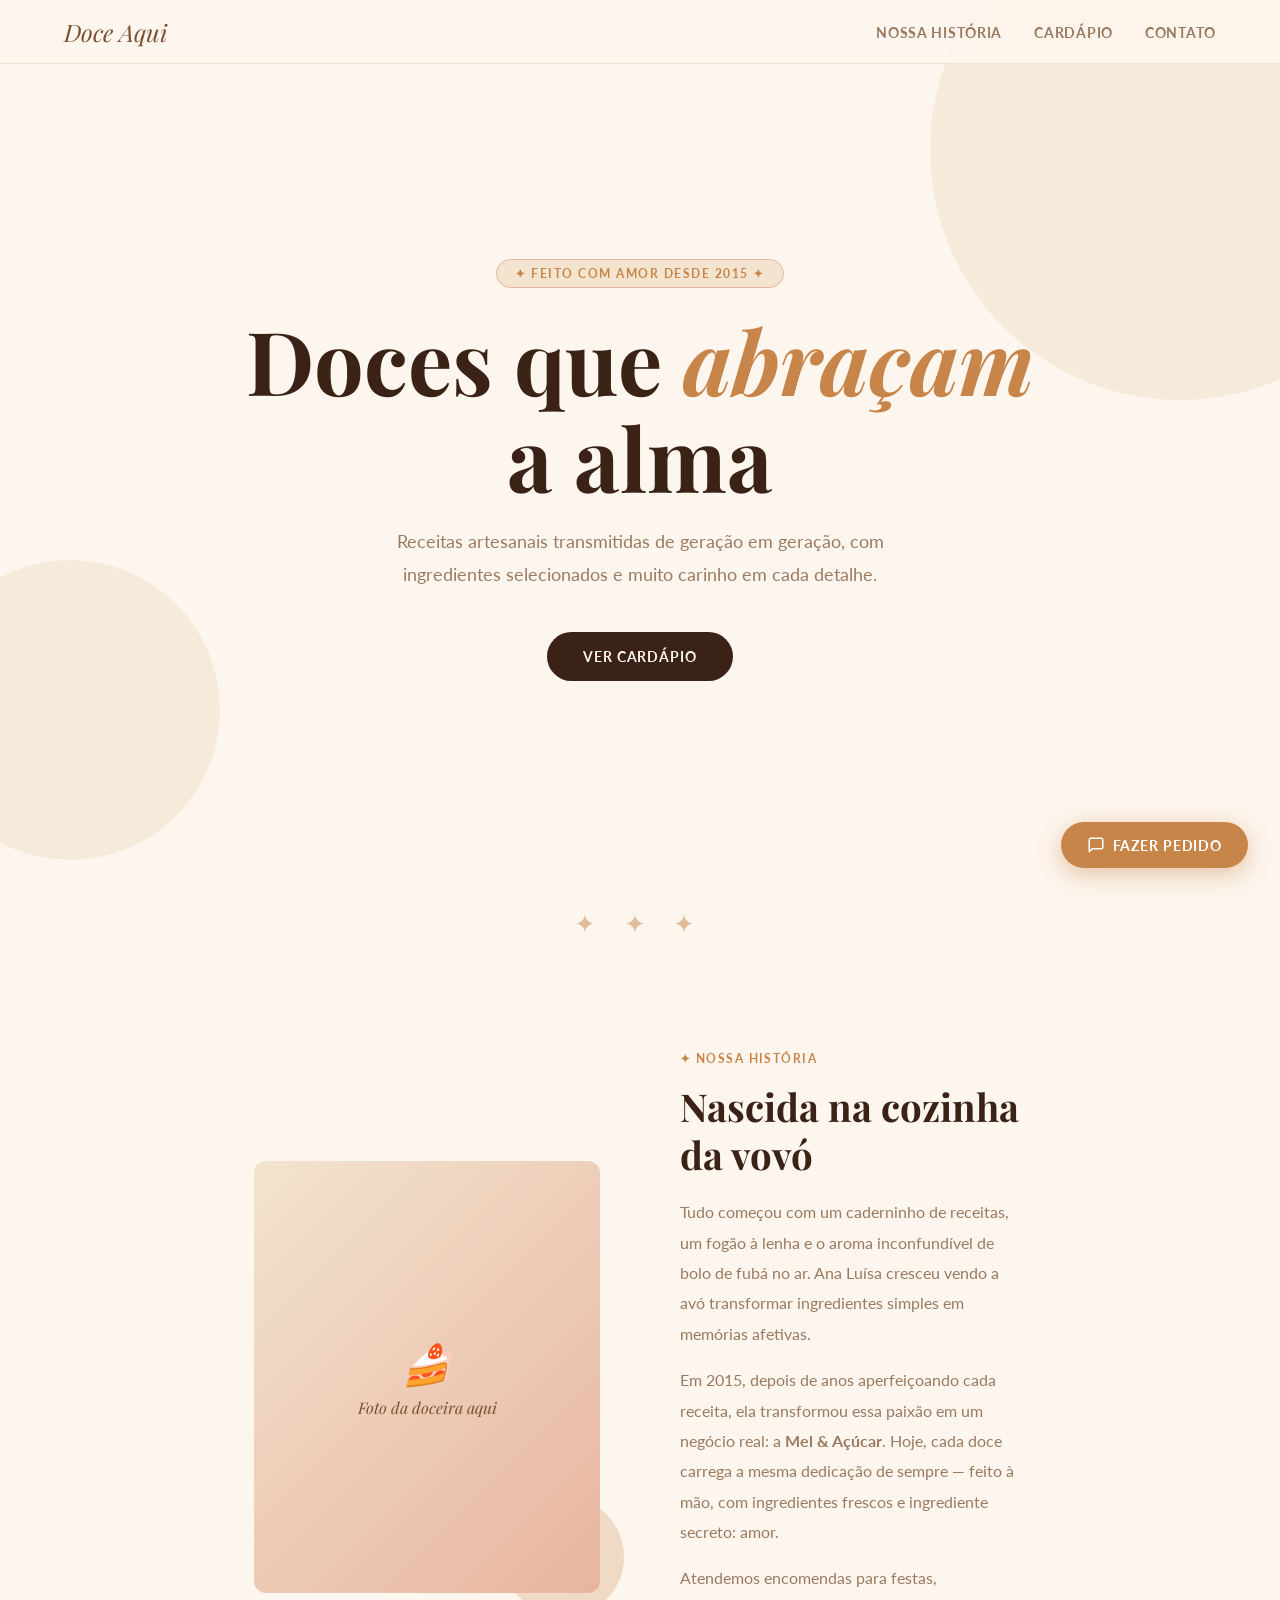
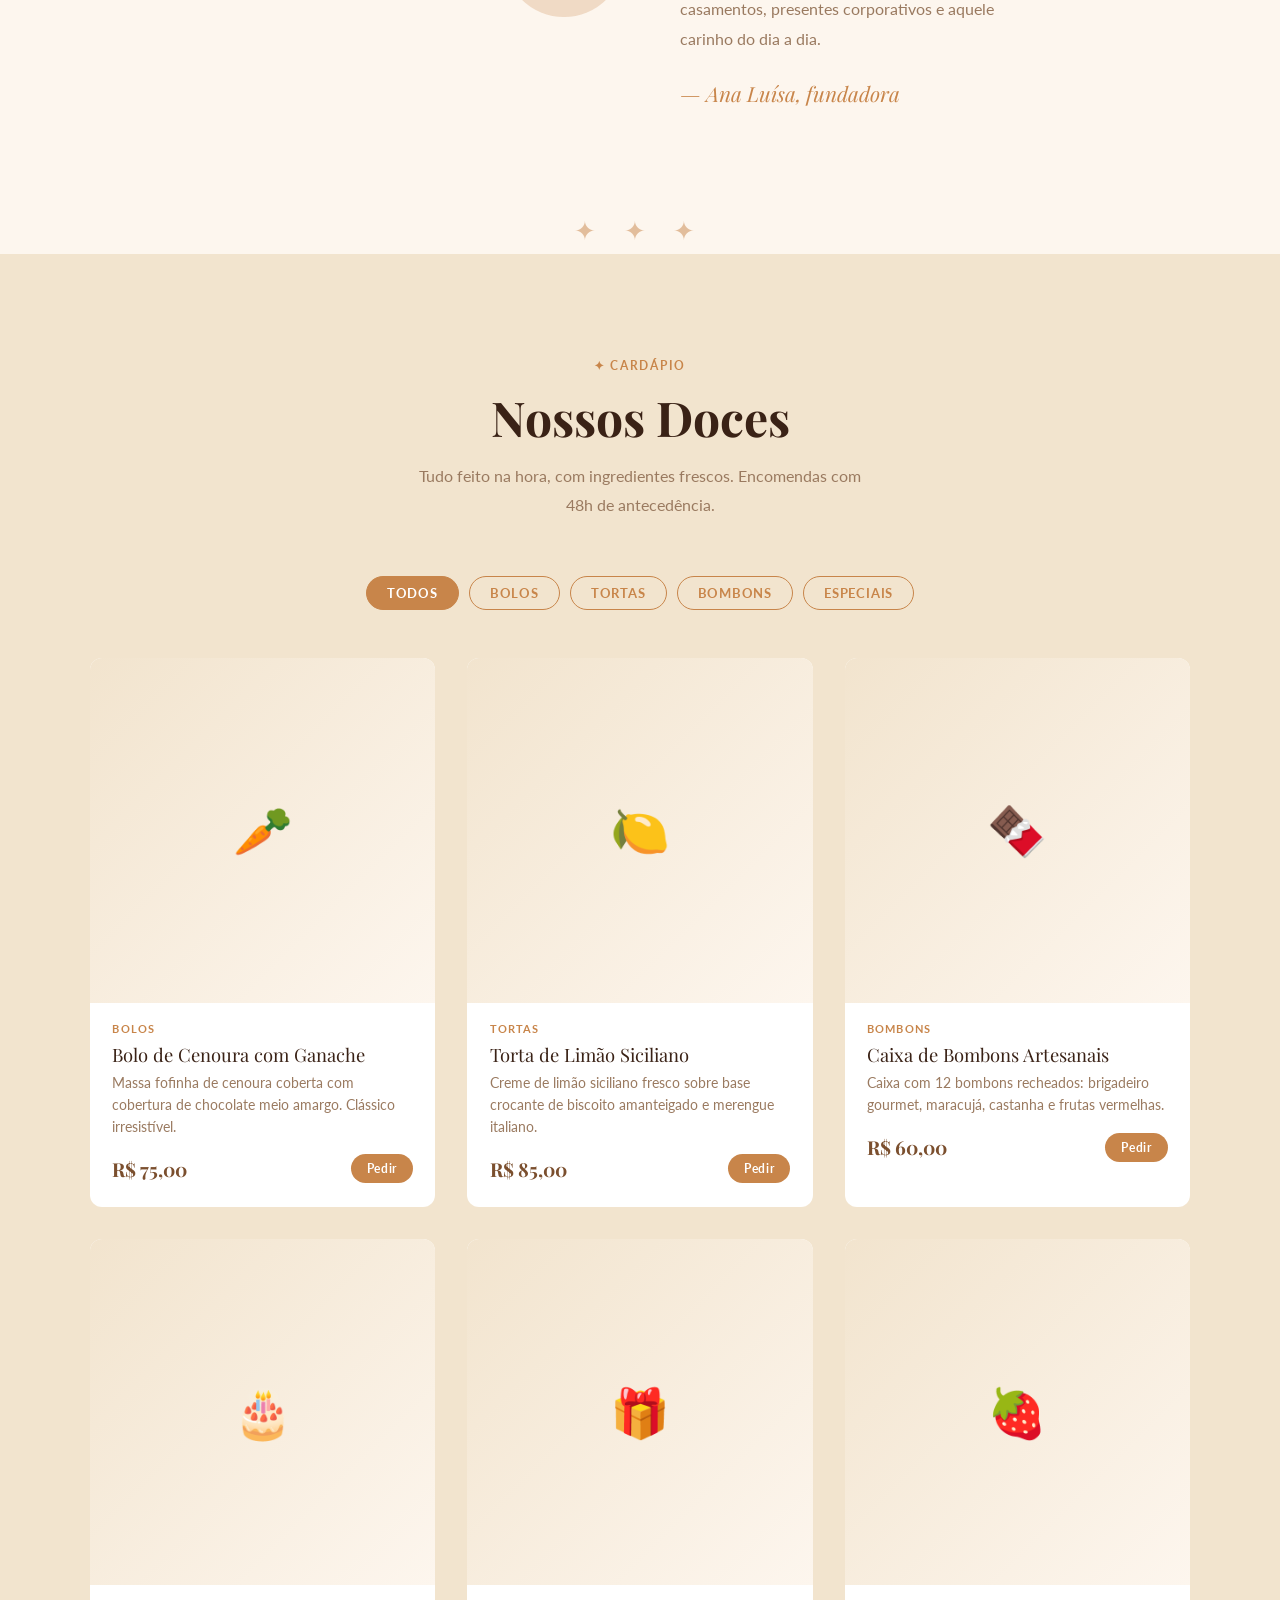
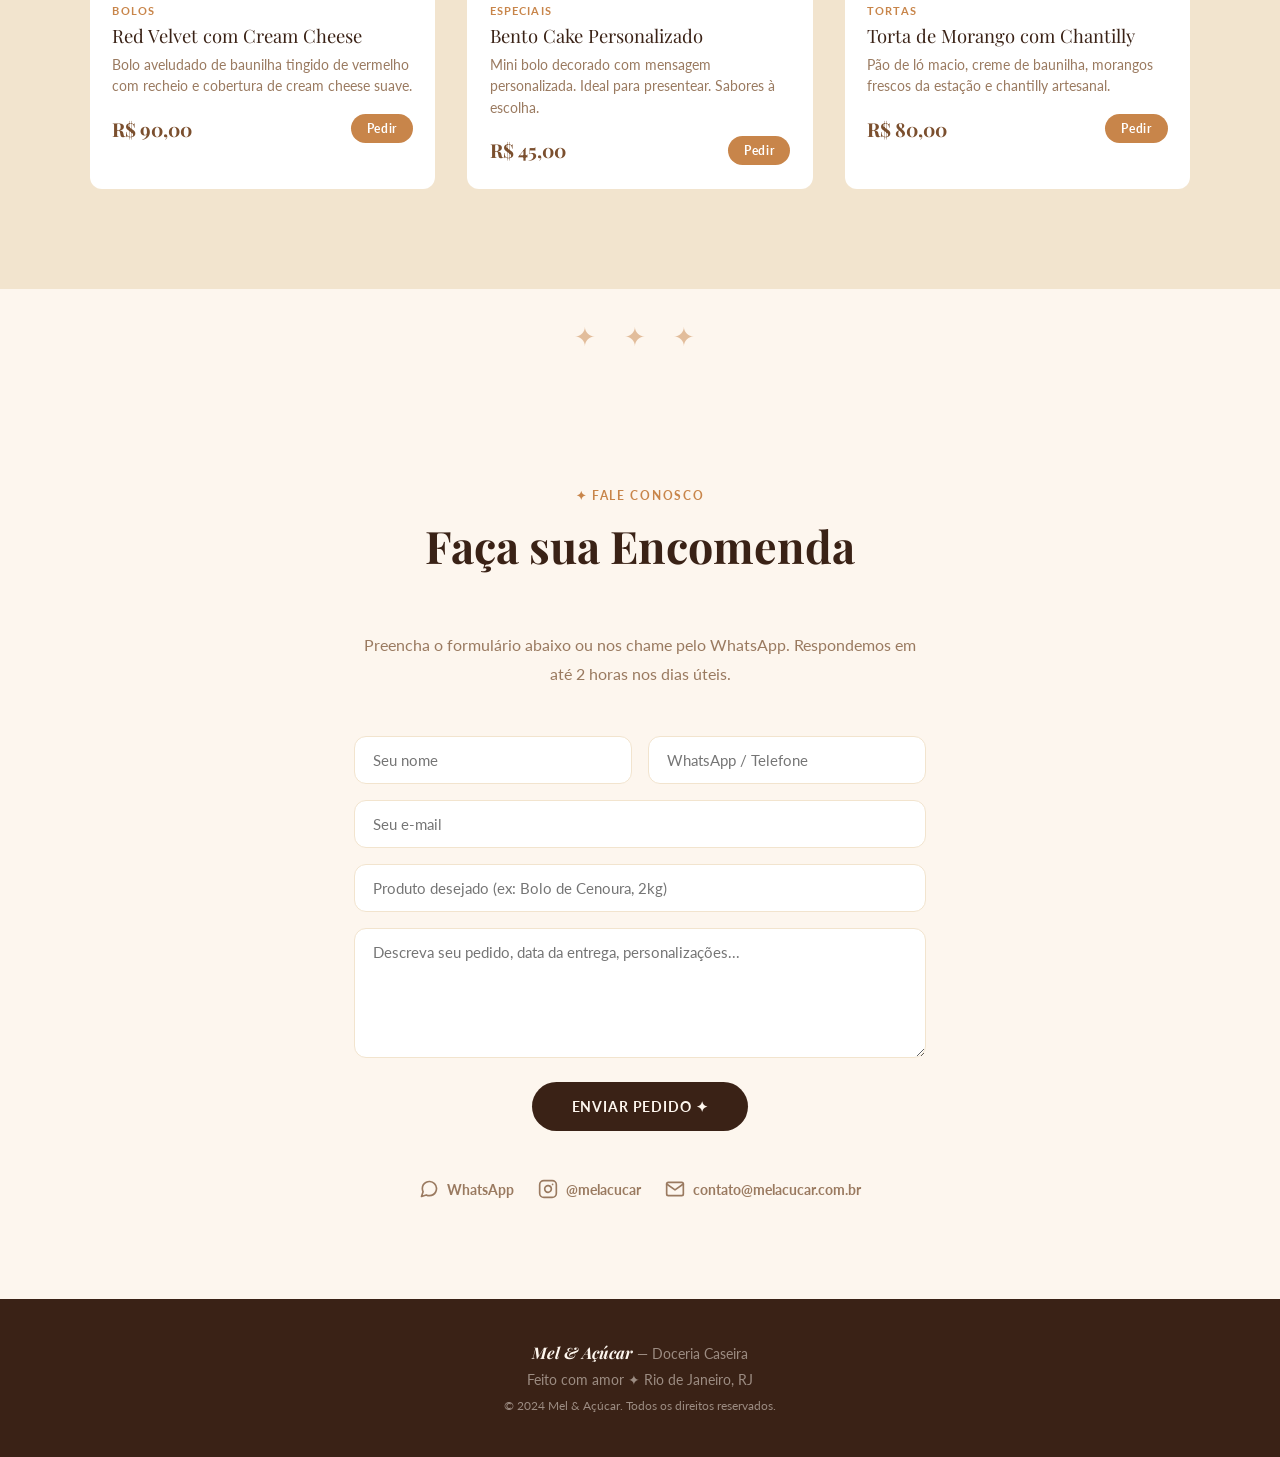
==== index.html @ c98ec9dc "Update index.html" ====
<!DOCTYPE html>
<html lang="pt-BR">
<head>
  <meta charset="UTF-8" />
  <meta name="viewport" content="width=device-width, initial-scale=1.0" />
  <title>Doce Aqui — Doceria Caseira</title>
  <link href="https://fonts.googleapis.com/css2?family=Playfair+Display:ital,wght@0,400;0,700;1,400&family=Lato:wght@300;400;700&display=swap" rel="stylesheet" />
  <link rel="icon" href="DoceAqui.ico" type="image/x-icon">
  <link rel="stylesheet" href="styles.css">

</head>
<body>

  <!-- ── NAVBAR ── -->
  <nav>
    <a class="nav-logo" href="#">Doce Aqui</a>
    <ul class="nav-links">
      <li><a href="#historia">Nossa História</a></li>
      <li><a href="#catalogo">Cardápio</a></li>
      <li><a href="#contato">Contato</a></li>
    </ul>
  </nav>

  <!-- ── BOTÃO FLUTUANTE DE CONTATO ── -->
  <a class="btn-float" href="#contato">
    <svg viewBox="0 0 24 24"><path d="M21 15a2 2 0 0 1-2 2H7l-4 4V5a2 2 0 0 1 2-2h14a2 2 0 0 1 2 2z"/></svg>
    Fazer Pedido
  </a>

  <!-- ── HERO ── -->
  <section class="hero">
    <div class="hero-bg-circle c1"></div>
    <div class="hero-bg-circle c2"></div>
    <div class="hero-badge">✦ Feito com amor desde 2015 ✦</div>
    <h1>Doces que <em>abraçam</em><br>a alma</h1>
    <p>Receitas artesanais transmitidas de geração em geração, com ingredientes selecionados e muito carinho em cada detalhe.</p>
    <a class="hero-cta" href="#catalogo">Ver Cardápio</a>
  </section>

  <div class="divider">✦ ✦ ✦</div>

  <!-- ── HISTÓRIA ── -->
  <section id="historia">
    <div class="historia-img-wrap">
      <!-- Substitua por <img class="historia-img" src="sua-foto.jpg" alt="Fundadora da Mel & Açúcar" /> -->
      <div class="historia-img-placeholder">
        <span class="icon">🍰</span>
        <span>Foto da doceira aqui</span>
      </div>
      <div class="historia-accent"></div>
    </div>
    <div class="historia-text">
      <span class="historia-tag">✦ Nossa história</span>
      <h2>Nascida na cozinha da vovó</h2>
      <p>Tudo começou com um caderninho de receitas, um fogão à lenha e o aroma inconfundível de bolo de fubá no ar. Ana Luísa cresceu vendo a avó transformar ingredientes simples em memórias afetivas.</p>
      <p>Em 2015, depois de anos aperfeiçoando cada receita, ela transformou essa paixão em um negócio real: a <strong>Mel & Açúcar</strong>. Hoje, cada doce carrega a mesma dedicação de sempre — feito à mão, com ingredientes frescos e ingrediente secreto: amor.</p>
      <p>Atendemos encomendas para festas, casamentos, presentes corporativos e aquele carinho do dia a dia.</p>
      <div class="historia-assinatura">— Ana Luísa, fundadora</div>
    </div>
  </section>

  <div class="divider">✦ ✦ ✦</div>

  <!-- ── CATÁLOGO ── -->
  <section id="catalogo">
    <div class="section-header">
      <span class="tag">✦ Cardápio</span>
      <h2>Nossos Doces</h2>
      <p>Tudo feito na hora, com ingredientes frescos. Encomendas com 48h de antecedência.</p>
    </div>

    <div class="filter-bar">
      <button class="filter-btn active" data-filter="todos" onclick="filtrarCards(this, 'todos')">Todos</button>
      <button class="filter-btn" data-filter="bolos" onclick="filtrarCards(this, 'bolos')">Bolos</button>
      <button class="filter-btn" data-filter="tortas" onclick="filtrarCards(this, 'tortas')">Tortas</button>
      <button class="filter-btn" data-filter="bombons" onclick="filtrarCards(this, 'bombons')">Bombons</button>
      <button class="filter-btn" data-filter="especiais" onclick="filtrarCards(this, 'especiais')">Especiais</button>
    </div>

    <div class="catalog-grid" id="catalogGrid">

      <!-- PRODUTO 1 -->
      <div class="card" data-categoria="bolos">
        <!-- <img class="card-img" src="bolo-cenoura.jpg" alt="Bolo de Cenoura com Ganache"> -->
        <div class="card-img-placeholder">🥕</div>
        <div class="card-body">
          <div class="card-category">Bolos</div>
          <div class="card-name">Bolo de Cenoura com Ganache</div>
          <div class="card-desc">Massa fofinha de cenoura coberta com cobertura de chocolate meio amargo. Clássico irresistível.</div>
          <div class="card-footer">
            <span class="card-price">R$ 75,00</span>
            <button class="card-btn" onclick="pedirProduto('Bolo de Cenoura com Ganache')">Pedir</button>
          </div>
        </div>
      </div>

      <!-- PRODUTO 2 -->
      <div class="card" data-categoria="tortas">
        <!-- <img class="card-img" src="torta-limao.jpg" alt="Torta de Limão Siciliano"> -->
        <div class="card-img-placeholder">🍋</div>
        <div class="card-body">
          <div class="card-category">Tortas</div>
          <div class="card-name">Torta de Limão Siciliano</div>
          <div class="card-desc">Creme de limão siciliano fresco sobre base crocante de biscoito amanteigado e merengue italiano.</div>
          <div class="card-footer">
            <span class="card-price">R$ 85,00</span>
            <button class="card-btn" onclick="pedirProduto('Torta de Limão Siciliano')">Pedir</button>
          </div>
        </div>
      </div>

      <!-- PRODUTO 3 -->
      <div class="card" data-categoria="bombons">
        <!-- <img class="card-img" src="caixa-bombons.jpg" alt="Caixa de Bombons Artesanais"> -->
        <div class="card-img-placeholder">🍫</div>
        <div class="card-body">
          <div class="card-category">Bombons</div>
          <div class="card-name">Caixa de Bombons Artesanais</div>
          <div class="card-desc">Caixa com 12 bombons recheados: brigadeiro gourmet, maracujá, castanha e frutas vermelhas.</div>
          <div class="card-footer">
            <span class="card-price">R$ 60,00</span>
            <button class="card-btn" onclick="pedirProduto('Caixa de Bombons Artesanais')">Pedir</button>
          </div>
        </div>
      </div>

      <!-- PRODUTO 4 -->
      <div class="card" data-categoria="bolos">
        <!-- <img class="card-img" src="bolo-red-velvet.jpg" alt="Red Velvet"> -->
        <div class="card-img-placeholder">🎂</div>
        <div class="card-body">
          <div class="card-category">Bolos</div>
          <div class="card-name">Red Velvet com Cream Cheese</div>
          <div class="card-desc">Bolo aveludado de baunilha tingido de vermelho com recheio e cobertura de cream cheese suave.</div>
          <div class="card-footer">
            <span class="card-price">R$ 90,00</span>
            <button class="card-btn" onclick="pedirProduto('Red Velvet com Cream Cheese')">Pedir</button>
          </div>
        </div>
      </div>

      <!-- PRODUTO 5 -->
      <div class="card" data-categoria="especiais">
        <!-- <img class="card-img" src="bento-cake.jpg" alt="Bento Cake Personalizado"> -->
        <div class="card-img-placeholder">🎁</div>
        <div class="card-body">
          <div class="card-category">Especiais</div>
          <div class="card-name">Bento Cake Personalizado</div>
          <div class="card-desc">Mini bolo decorado com mensagem personalizada. Ideal para presentear. Sabores à escolha.</div>
          <div class="card-footer">
            <span class="card-price">R$ 45,00</span>
            <button class="card-btn" onclick="pedirProduto('Bento Cake Personalizado')">Pedir</button>
          </div>
        </div>
      </div>

      <!-- PRODUTO 6 -->
      <div class="card" data-categoria="tortas">
        <!-- <img class="card-img" src="torta-morango.jpg" alt="Torta de Morango"> -->
        <div class="card-img-placeholder">🍓</div>
        <div class="card-body">
          <div class="card-category">Tortas</div>
          <div class="card-name">Torta de Morango com Chantilly</div>
          <div class="card-desc">Pão de ló macio, creme de baunilha, morangos frescos da estação e chantilly artesanal.</div>
          <div class="card-footer">
            <span class="card-price">R$ 80,00</span>
            <button class="card-btn" onclick="pedirProduto('Torta de Morango com Chantilly')">Pedir</button>
          </div>
        </div>
      </div>

    </div>
  </section>

  <div class="divider" style="padding: 2rem 0;">✦ ✦ ✦</div>

  <!-- ── CONTATO ── -->
  <section id="contato">
    <div class="section-header">
      <span class="tag">✦ Fale conosco</span>
      <h2>Faça sua Encomenda</h2>
    </div>
    <p>Preencha o formulário abaixo ou nos chame pelo WhatsApp. Respondemos em até 2 horas nos dias úteis.</p>

    <form class="contact-form" onsubmit="enviarFormulario(event)">
      <div class="form-row">
        <input type="text" placeholder="Seu nome" required />
        <input type="tel" placeholder="WhatsApp / Telefone" required />
      </div>
      <input type="email" placeholder="Seu e-mail" required />
      <input type="text" placeholder="Produto desejado (ex: Bolo de Cenoura, 2kg)" />
      <textarea placeholder="Descreva seu pedido, data da entrega, personalizações..." required></textarea>
      <button type="submit" class="form-submit">Enviar Pedido ✦</button>
    </form>

    <div class="contact-channels">
      <a class="channel-link" href="https://wa.me/5511999999999" target="_blank">
        <svg viewBox="0 0 24 24"><path d="M21 11.5a8.38 8.38 0 0 1-.9 3.8 8.5 8.5 0 0 1-7.6 4.7 8.38 8.38 0 0 1-3.8-.9L3 21l1.9-5.7a8.38 8.38 0 0 1-.9-3.8 8.5 8.5 0 0 1 4.7-7.6 8.38 8.38 0 0 1 3.8-.9h.5a8.48 8.48 0 0 1 8 8v.5z"/></svg>
        WhatsApp
      </a>
      <a class="channel-link" href="https://instagram.com/melacucar" target="_blank">
        <svg viewBox="0 0 24 24"><rect x="2" y="2" width="20" height="20" rx="5" ry="5"/><path d="M16 11.37A4 4 0 1 1 12.63 8 4 4 0 0 1 16 11.37z"/><line x1="17.5" y1="6.5" x2="17.51" y2="6.5"/></svg>
        @melacucar
      </a>
      <a class="channel-link" href="mailto:contato@melacucar.com.br">
        <svg viewBox="0 0 24 24"><path d="M4 4h16c1.1 0 2 .9 2 2v12c0 1.1-.9 2-2 2H4c-1.1 0-2-.9-2-2V6c0-1.1.9-2 2-2z"/><polyline points="22,6 12,13 2,6"/></svg>
        contato@melacucar.com.br
      </a>
    </div>
  </section>

  <!-- ── FOOTER ── -->
  <footer>
    <strong>Mel & Açúcar</strong> — Doceria Caseira<br>
    Feito com amor ✦ Rio de Janeiro, RJ<br>
    <span style="font-size:0.78rem;">© 2024 Mel & Açúcar. Todos os direitos reservados.</span>
  </footer>
  <script src="script.js"></script>
</body>
</html>
---- styles.css ----
*, *::before, *::after { box-sizing: border-box; margin: 0; padding: 0; }

    :root {
      --cream:    #FDF6EE;
      --sand:     #F2E4CE;
      --caramel:  #C8854A;
      --brown:    #7B4F2E;
      --dark:     #3A2216;
      --white:    #FFFFFF;
      --rose:     #E8B4A0;
      --text:     #4A2E1A;
      --muted:    #9A7A60;
      --radius:   12px;
    }

    html { scroll-behavior: smooth; }

    body {
      font-family: 'Lato', sans-serif;
      background-color: var(--cream);
      color: var(--text);
      overflow-x: hidden;
    }

    /* ── NAVBAR ─────────────────────────────────────────── */
    nav {
      position: fixed;
      top: 0; left: 0; right: 0;
      z-index: 100;
      background: rgba(253, 246, 238, 0.92);
      backdrop-filter: blur(8px);
      border-bottom: 1px solid var(--sand);
      display: flex;
      justify-content: space-between;
      align-items: center;
      padding: 0 5%;
      height: 64px;
    }

    .nav-logo {
      font-family: 'Playfair Display', serif;
      font-size: 1.5rem;
      color: var(--brown);
      text-decoration: none;
      font-style: italic;
    }

    .nav-links {
      display: flex;
      gap: 2rem;
      list-style: none;
    }

    .nav-links a {
      text-decoration: none;
      color: var(--muted);
      font-size: 0.9rem;
      letter-spacing: 0.05em;
      text-transform: uppercase;
      font-weight: 700;
      transition: color 0.2s;
    }

    .nav-links a:hover { color: var(--caramel); }

    /* ── FLOATING CONTACT BUTTON ─────────────────────────── */
    .btn-float {
      position: fixed;
      bottom: 32px;
      right: 32px;
      z-index: 200;
      background: var(--caramel);
      color: var(--white);
      border: none;
      border-radius: 50px;
      padding: 14px 26px;
      font-family: 'Lato', sans-serif;
      font-weight: 700;
      font-size: 0.9rem;
      letter-spacing: 0.06em;
      text-transform: uppercase;
      cursor: pointer;
      box-shadow: 0 6px 24px rgba(200, 133, 74, 0.45);
      transition: transform 0.2s, box-shadow 0.2s, background 0.2s;
      display: flex;
      align-items: center;
      gap: 8px;
      text-decoration: none;
    }

    .btn-float:hover {
      background: var(--brown);
      transform: translateY(-2px);
      box-shadow: 0 10px 32px rgba(123, 79, 46, 0.4);
    }

    .btn-float svg {
      width: 18px;
      height: 18px;
      fill: none;
      stroke: currentColor;
      stroke-width: 2;
      stroke-linecap: round;
      stroke-linejoin: round;
    }

    /* ── HERO ────────────────────────────────────────────── */
    .hero {
      min-height: 100vh;
      display: flex;
      flex-direction: column;
      justify-content: center;
      align-items: center;
      text-align: center;
      padding: 120px 5% 80px;
      position: relative;
      overflow: hidden;
    }

    .hero-bg-circle {
      position: absolute;
      border-radius: 50%;
      background: var(--sand);
      opacity: 0.6;
      pointer-events: none;
    }
    .hero-bg-circle.c1 { width: 500px; height: 500px; top: -100px; right: -150px; }
    .hero-bg-circle.c2 { width: 300px; height: 300px; bottom: 40px; left: -80px; }

    .hero-badge {
      display: inline-block;
      background: var(--sand);
      color: var(--caramel);
      font-size: 0.78rem;
      font-weight: 700;
      letter-spacing: 0.12em;
      text-transform: uppercase;
      border-radius: 50px;
      padding: 6px 18px;
      margin-bottom: 1.5rem;
      border: 1px solid var(--rose);
    }

    .hero h1 {
      font-family: 'Playfair Display', serif;
      font-size: clamp(3rem, 7vw, 5.5rem);
      color: var(--dark);
      line-height: 1.1;
      margin-bottom: 1.2rem;
    }

    .hero h1 em {
      color: var(--caramel);
      font-style: italic;
    }

    .hero p {
      font-size: 1.15rem;
      color: var(--muted);
      max-width: 520px;
      line-height: 1.8;
      margin-bottom: 2.5rem;
    }

    .hero-cta {
      display: inline-block;
      background: var(--dark);
      color: var(--cream);
      text-decoration: none;
      padding: 16px 36px;
      border-radius: 50px;
      font-weight: 700;
      font-size: 0.9rem;
      letter-spacing: 0.06em;
      text-transform: uppercase;
      transition: background 0.2s, transform 0.2s;
    }

    .hero-cta:hover {
      background: var(--caramel);
      transform: translateY(-2px);
    }

    /* ── DIVIDER ─────────────────────────────────────────── */
    .divider {
      text-align: center;
      color: var(--caramel);
      font-size: 1.6rem;
      letter-spacing: 0.4em;
      padding: 0.5rem 0;
      opacity: 0.5;
    }

    /* ── HISTÓRIA ────────────────────────────────────────── */
    #historia {
      max-width: 900px;
      margin: 0 auto;
      padding: 100px 5%;
      display: grid;
      grid-template-columns: 1fr 1fr;
      gap: 5rem;
      align-items: center;
    }

    .historia-img-wrap {
      position: relative;
    }

    .historia-img {
      width: 100%;
      border-radius: var(--radius);
      aspect-ratio: 4/5;
      object-fit: cover;
      background: var(--sand);
      display: block;
    }

    .historia-img-placeholder {
      width: 100%;
      border-radius: var(--radius);
      aspect-ratio: 4/5;
      background: linear-gradient(135deg, var(--sand) 0%, var(--rose) 100%);
      display: flex;
      flex-direction: column;
      align-items: center;
      justify-content: center;
      color: var(--brown);
      font-family: 'Playfair Display', serif;
      font-size: 1rem;
      gap: 0.5rem;
      font-style: italic;
    }

    .historia-img-placeholder .icon {
      font-size: 2.5rem;
    }

    .historia-accent {
      position: absolute;
      width: 120px; height: 120px;
      background: var(--caramel);
      border-radius: 50%;
      bottom: -24px; right: -24px;
      z-index: -1;
      opacity: 0.25;
    }

    .historia-tag {
      display: inline-block;
      font-size: 0.75rem;
      font-weight: 700;
      letter-spacing: 0.12em;
      text-transform: uppercase;
      color: var(--caramel);
      margin-bottom: 1rem;
    }

    .historia-text h2 {
      font-family: 'Playfair Display', serif;
      font-size: clamp(1.8rem, 3vw, 2.6rem);
      color: var(--dark);
      line-height: 1.25;
      margin-bottom: 1.2rem;
    }

    .historia-text p {
      color: var(--muted);
      font-size: 1rem;
      line-height: 1.9;
      margin-bottom: 1rem;
    }

    .historia-text p:last-child { margin-bottom: 0; }

    .historia-assinatura {
      font-family: 'Playfair Display', serif;
      font-style: italic;
      font-size: 1.3rem;
      color: var(--caramel);
      margin-top: 1.5rem;
    }

    /* ── CATÁLOGO ────────────────────────────────────────── */
    #catalogo {
      background: var(--sand);
      padding: 100px 5%;
    }

    .section-header {
      text-align: center;
      margin-bottom: 3.5rem;
    }

    .section-header .tag {
      display: inline-block;
      font-size: 0.75rem;
      font-weight: 700;
      letter-spacing: 0.14em;
      text-transform: uppercase;
      color: var(--caramel);
      margin-bottom: 0.8rem;
    }

    .section-header h2 {
      font-family: 'Playfair Display', serif;
      font-size: clamp(2rem, 4vw, 3rem);
      color: var(--dark);
      margin-bottom: 0.8rem;
    }

    .section-header p {
      color: var(--muted);
      font-size: 1rem;
      max-width: 460px;
      margin: 0 auto;
      line-height: 1.8;
    }

    .filter-bar {
      display: flex;
      justify-content: center;
      flex-wrap: wrap;
      gap: 10px;
      margin-bottom: 3rem;
    }

    .filter-btn {
      background: transparent;
      border: 1.5px solid var(--caramel);
      color: var(--caramel);
      border-radius: 50px;
      padding: 8px 20px;
      font-family: 'Lato', sans-serif;
      font-size: 0.82rem;
      font-weight: 700;
      letter-spacing: 0.06em;
      text-transform: uppercase;
      cursor: pointer;
      transition: all 0.2s;
    }

    .filter-btn:hover,
    .filter-btn.active {
      background: var(--caramel);
      color: var(--white);
    }

    .catalog-grid {
      display: grid;
      grid-template-columns: repeat(auto-fill, minmax(260px, 1fr));
      gap: 2rem;
      max-width: 1100px;
      margin: 0 auto;
    }

    .card {
      background: var(--white);
      border-radius: var(--radius);
      overflow: hidden;
      transition: transform 0.25s, box-shadow 0.25s;
      cursor: pointer;
    }

    .card:hover {
      transform: translateY(-6px);
      box-shadow: 0 16px 40px rgba(58, 34, 22, 0.12);
    }

    .card-img {
      width: 100%;
      aspect-ratio: 1/1;
      object-fit: cover;
      background: var(--sand);
      display: block;
    }

    .card-img-placeholder {
      width: 100%;
      aspect-ratio: 1/1;
      display: flex;
      align-items: center;
      justify-content: center;
      font-size: 3rem;
      background: linear-gradient(135deg, var(--sand) 0%, var(--cream) 100%);
    }

    .card-body {
      padding: 1.2rem 1.4rem 1.5rem;
    }

    .card-category {
      font-size: 0.7rem;
      font-weight: 700;
      letter-spacing: 0.1em;
      text-transform: uppercase;
      color: var(--caramel);
      margin-bottom: 0.4rem;
    }

    .card-name {
      font-family: 'Playfair Display', serif;
      font-size: 1.15rem;
      color: var(--dark);
      margin-bottom: 0.4rem;
    }

    .card-desc {
      font-size: 0.85rem;
      color: var(--muted);
      line-height: 1.6;
      margin-bottom: 1rem;
    }

    .card-footer {
      display: flex;
      justify-content: space-between;
      align-items: center;
    }

    .card-price {
      font-family: 'Playfair Display', serif;
      font-size: 1.2rem;
      color: var(--brown);
      font-weight: 700;
    }

    .card-btn {
      background: var(--caramel);
      color: var(--white);
      border: none;
      border-radius: 50px;
      padding: 7px 16px;
      font-family: 'Lato', sans-serif;
      font-size: 0.78rem;
      font-weight: 700;
      letter-spacing: 0.05em;
      cursor: pointer;
      transition: background 0.2s;
    }

    .card-btn:hover { background: var(--brown); }

    /* ── CONTATO ─────────────────────────────────────────── */
    #contato {
      padding: 100px 5%;
      max-width: 700px;
      margin: 0 auto;
      text-align: center;
    }

    #contato h2 {
      font-family: 'Playfair Display', serif;
      font-size: clamp(2rem, 4vw, 2.8rem);
      color: var(--dark);
      margin-bottom: 1rem;
    }

    #contato > p {
      color: var(--muted);
      font-size: 1rem;
      line-height: 1.8;
      margin-bottom: 3rem;
    }

    .contact-form {
      display: flex;
      flex-direction: column;
      gap: 1rem;
      text-align: left;
    }

    .form-row {
      display: grid;
      grid-template-columns: 1fr 1fr;
      gap: 1rem;
    }

    .contact-form input,
    .contact-form textarea {
      width: 100%;
      background: var(--white);
      border: 1.5px solid var(--sand);
      border-radius: var(--radius);
      padding: 14px 18px;
      font-family: 'Lato', sans-serif;
      font-size: 0.95rem;
      color: var(--text);
      outline: none;
      transition: border-color 0.2s;
    }

    .contact-form input:focus,
    .contact-form textarea:focus {
      border-color: var(--caramel);
    }

    .contact-form textarea { resize: vertical; min-height: 130px; }

    .form-submit {
      background: var(--dark);
      color: var(--cream);
      border: none;
      border-radius: 50px;
      padding: 16px 40px;
      font-family: 'Lato', sans-serif;
      font-weight: 700;
      font-size: 0.9rem;
      letter-spacing: 0.06em;
      text-transform: uppercase;
      cursor: pointer;
      align-self: center;
      transition: background 0.2s, transform 0.2s;
      margin-top: 0.5rem;
    }

    .form-submit:hover {
      background: var(--caramel);
      transform: translateY(-2px);
    }

    .contact-channels {
      display: flex;
      justify-content: center;
      gap: 1.5rem;
      margin-top: 3rem;
      flex-wrap: wrap;
    }

    .channel-link {
      display: flex;
      align-items: center;
      gap: 8px;
      text-decoration: none;
      color: var(--muted);
      font-size: 0.9rem;
      font-weight: 700;
      transition: color 0.2s;
    }

    .channel-link:hover { color: var(--caramel); }

    .channel-link svg {
      width: 20px; height: 20px;
      fill: none; stroke: currentColor;
      stroke-width: 2;
      stroke-linecap: round;
      stroke-linejoin: round;
    }

    /* ── FOOTER ──────────────────────────────────────────── */
    footer {
      background: var(--dark);
      color: rgba(253, 246, 238, 0.5);
      text-align: center;
      padding: 2.5rem 5%;
      font-size: 0.85rem;
      line-height: 1.8;
    }

    footer strong {
      color: var(--cream);
      font-family: 'Playfair Display', serif;
      font-style: italic;
      font-size: 1rem;
    }

    /* ── RESPONSIVE ──────────────────────────────────────── */
    @media (max-width: 700px) {
      #historia {
        grid-template-columns: 1fr;
        gap: 2.5rem;
        padding: 70px 5%;
      }

      .form-row { grid-template-columns: 1fr; }

      .nav-links { display: none; }

      .btn-float { bottom: 20px; right: 20px; padding: 12px 20px; }
    }
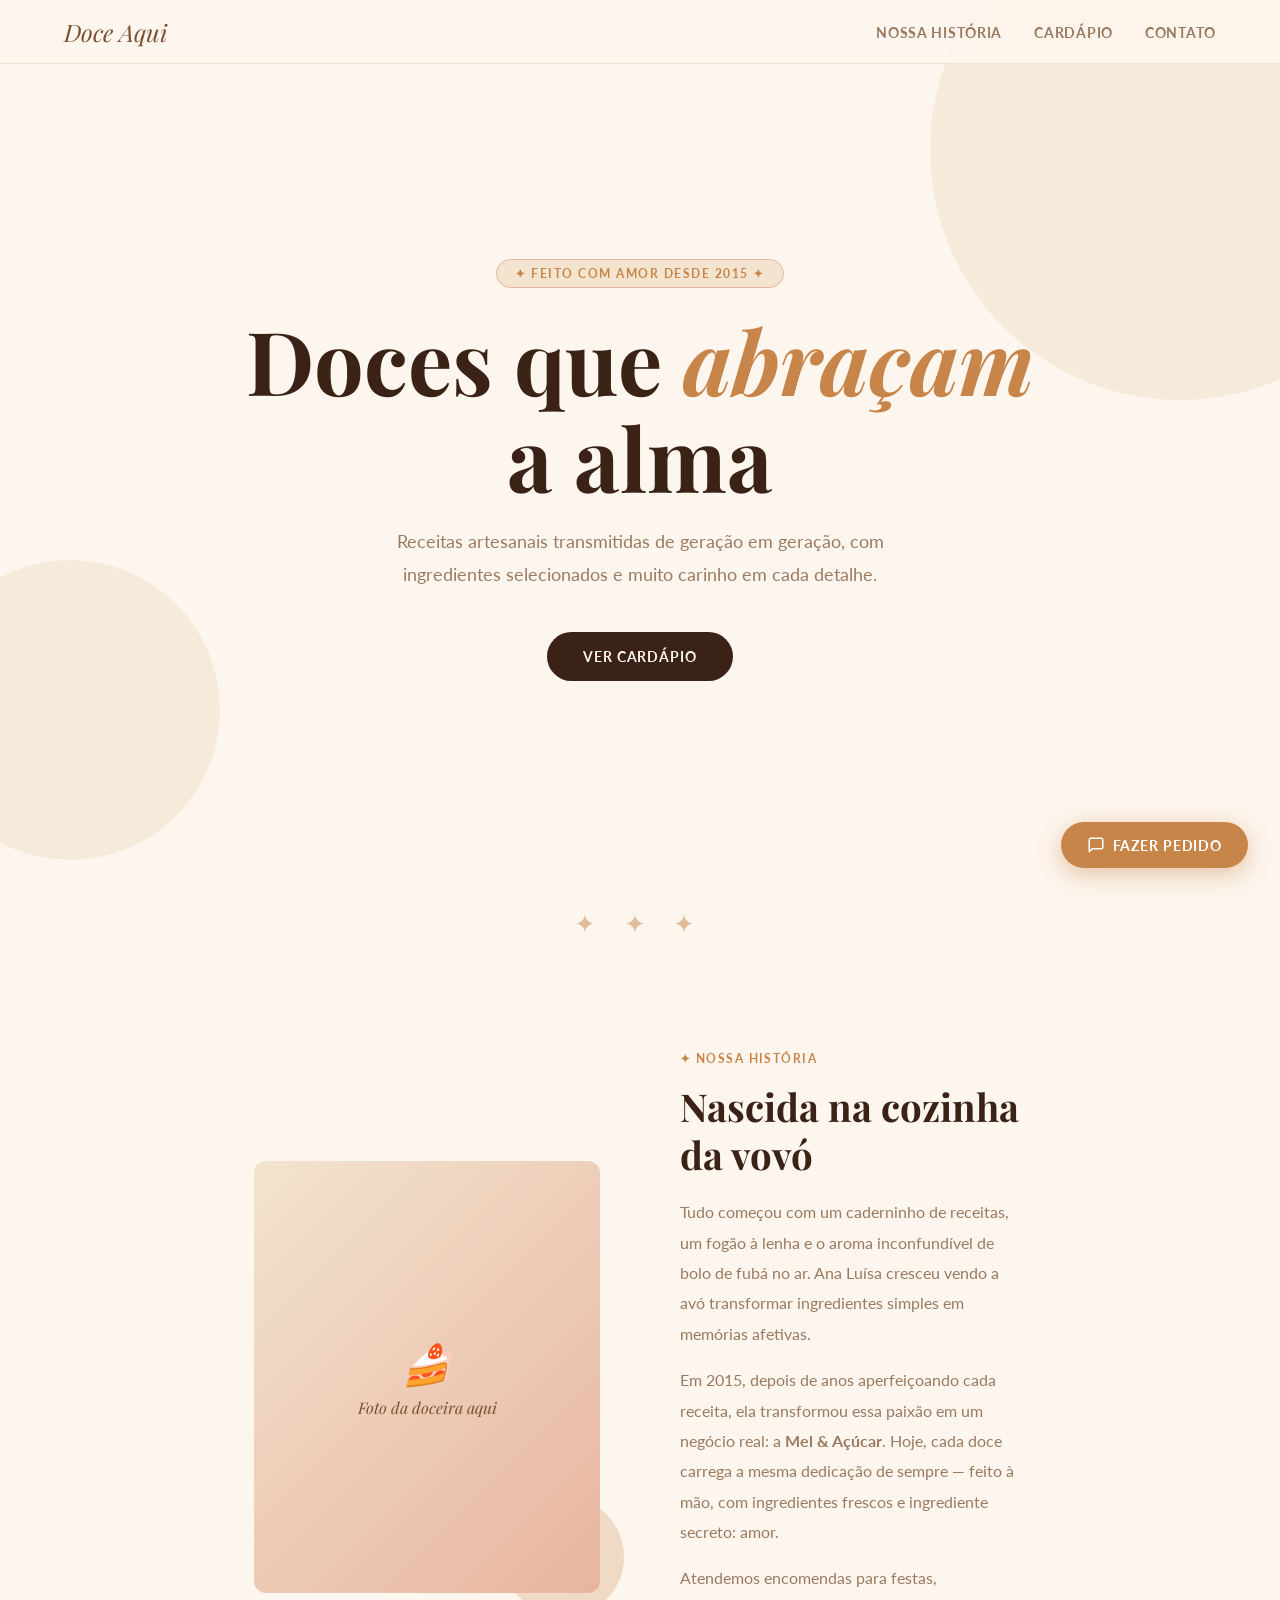
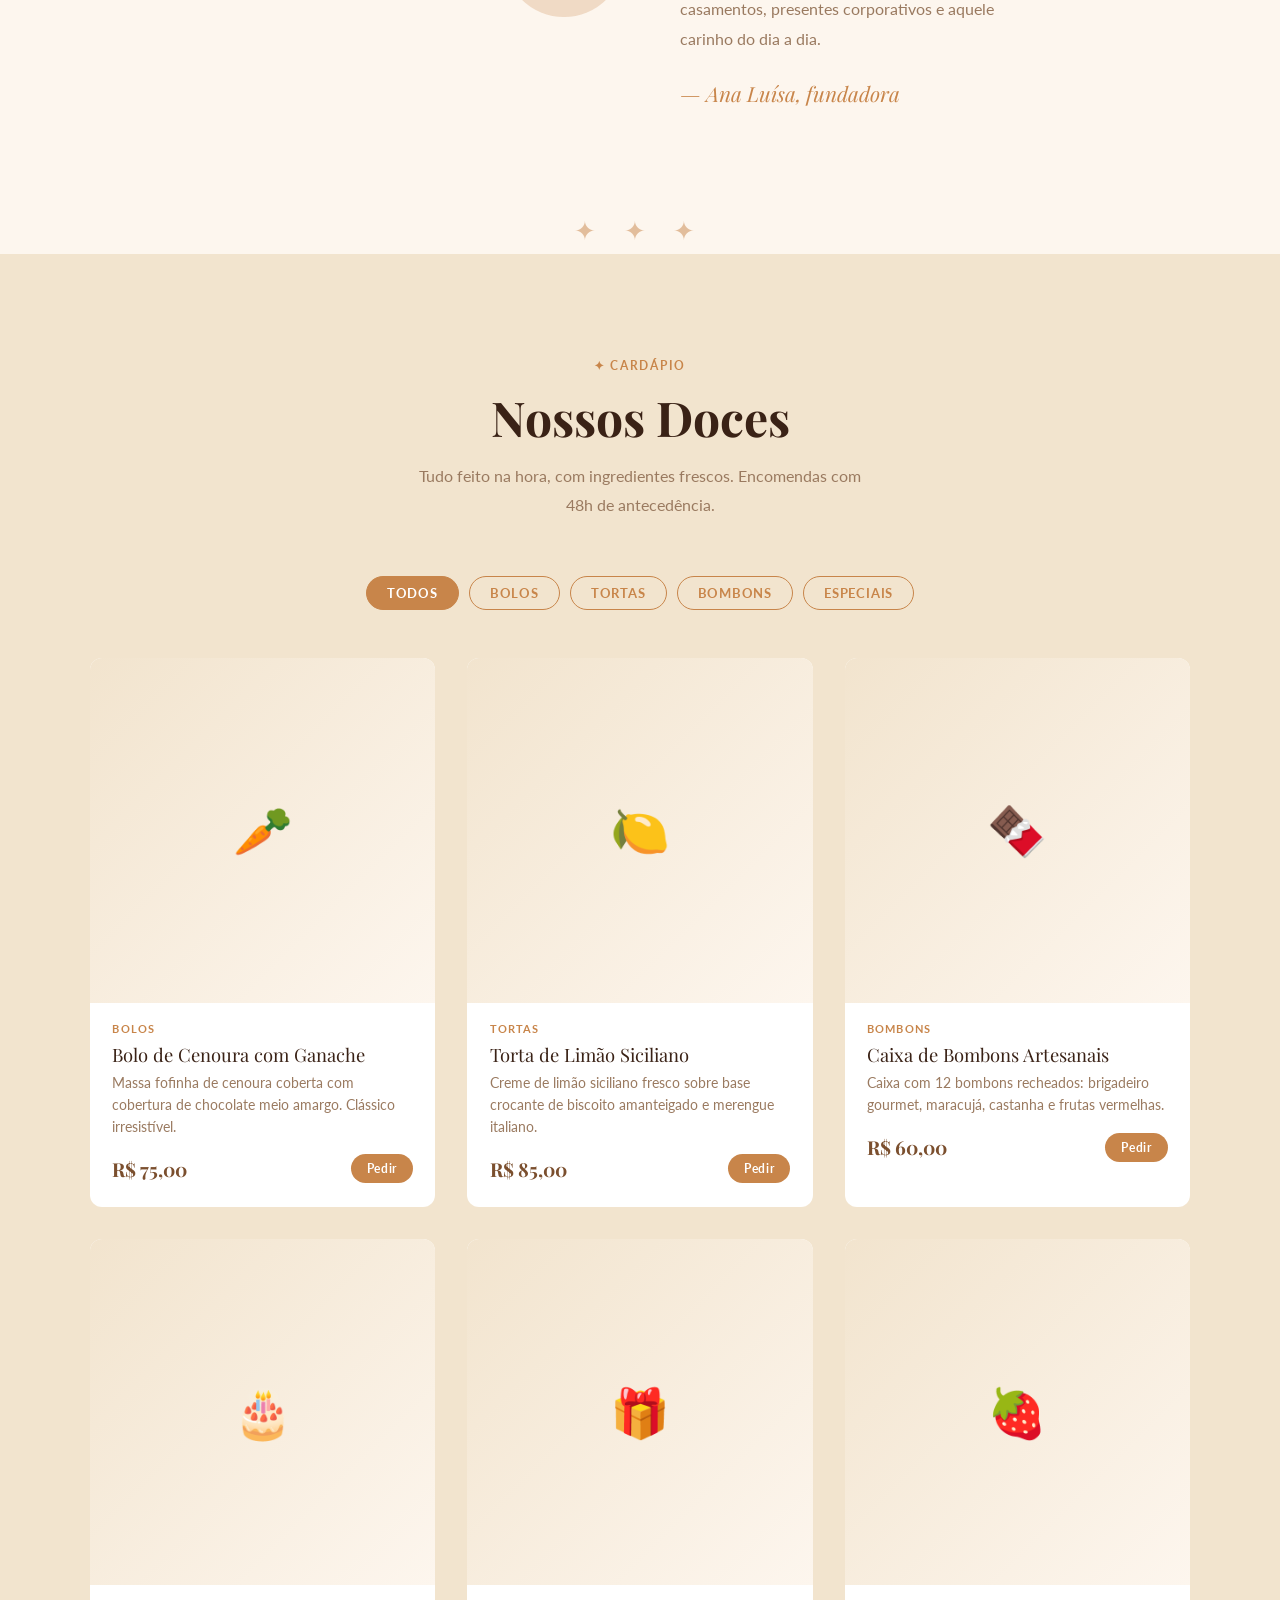
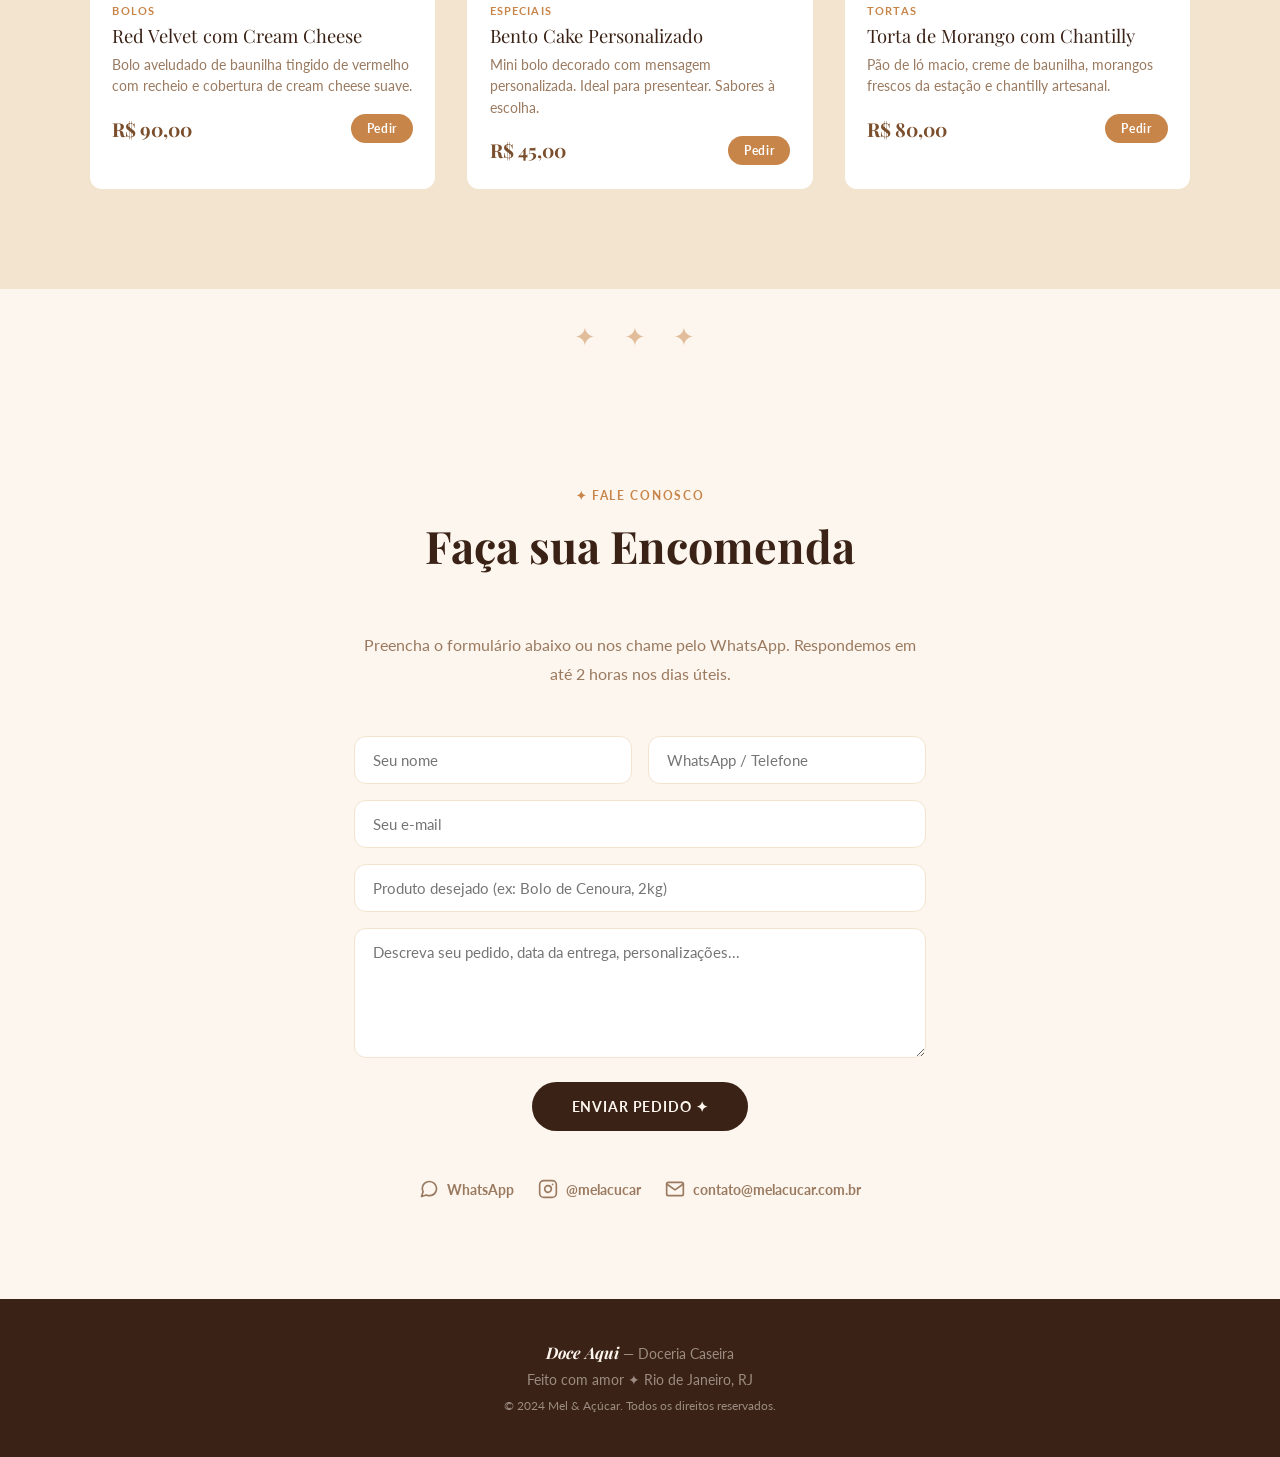
==== commit 740ad6c9: "Update index.html" ====
--- a/index.html
+++ b/index.html
@@ -211,7 +211,7 @@
 
   <!-- ── FOOTER ── -->
   <footer>
-    <strong>Mel & Açúcar</strong> — Doceria Caseira<br>
+    <strong>Doce Aqui</strong> — Doceria Caseira<br>
     Feito com amor ✦ Rio de Janeiro, RJ<br>
     <span style="font-size:0.78rem;">© 2024 Mel & Açúcar. Todos os direitos reservados.</span>
   </footer>
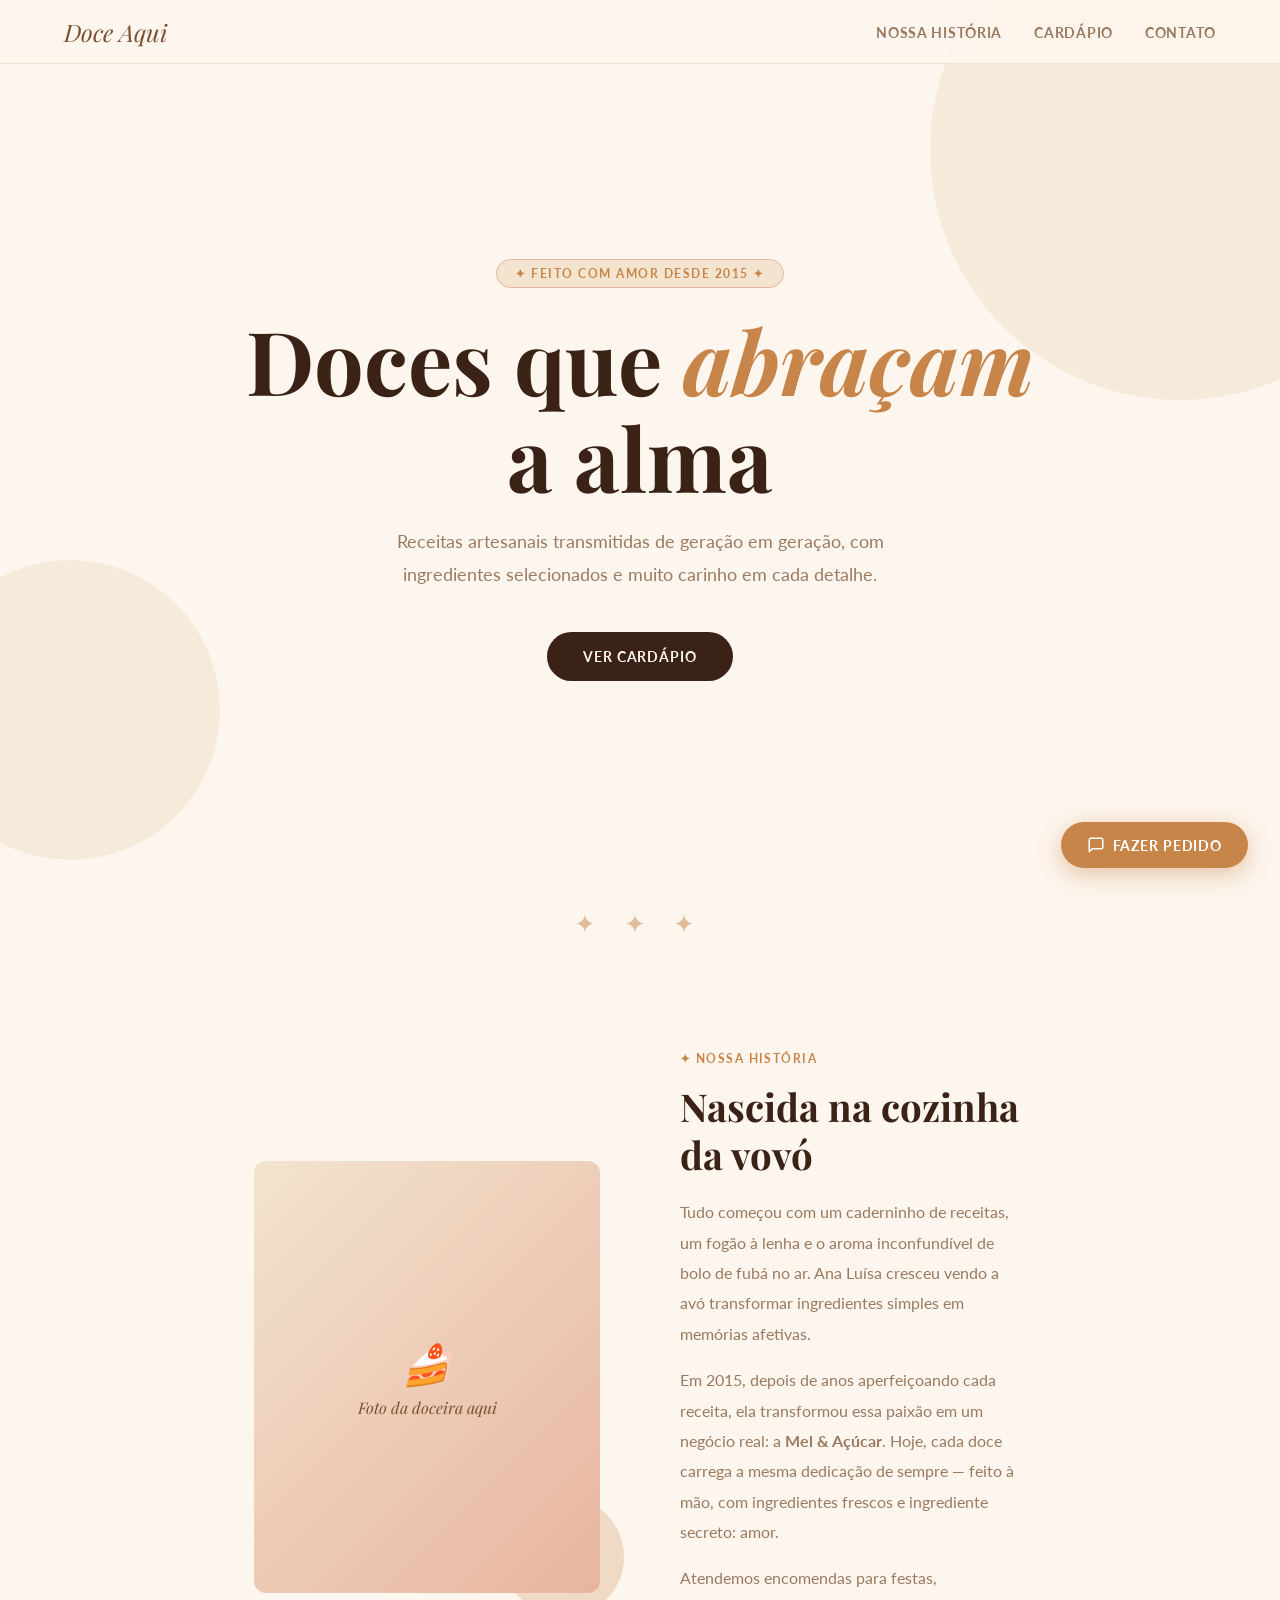
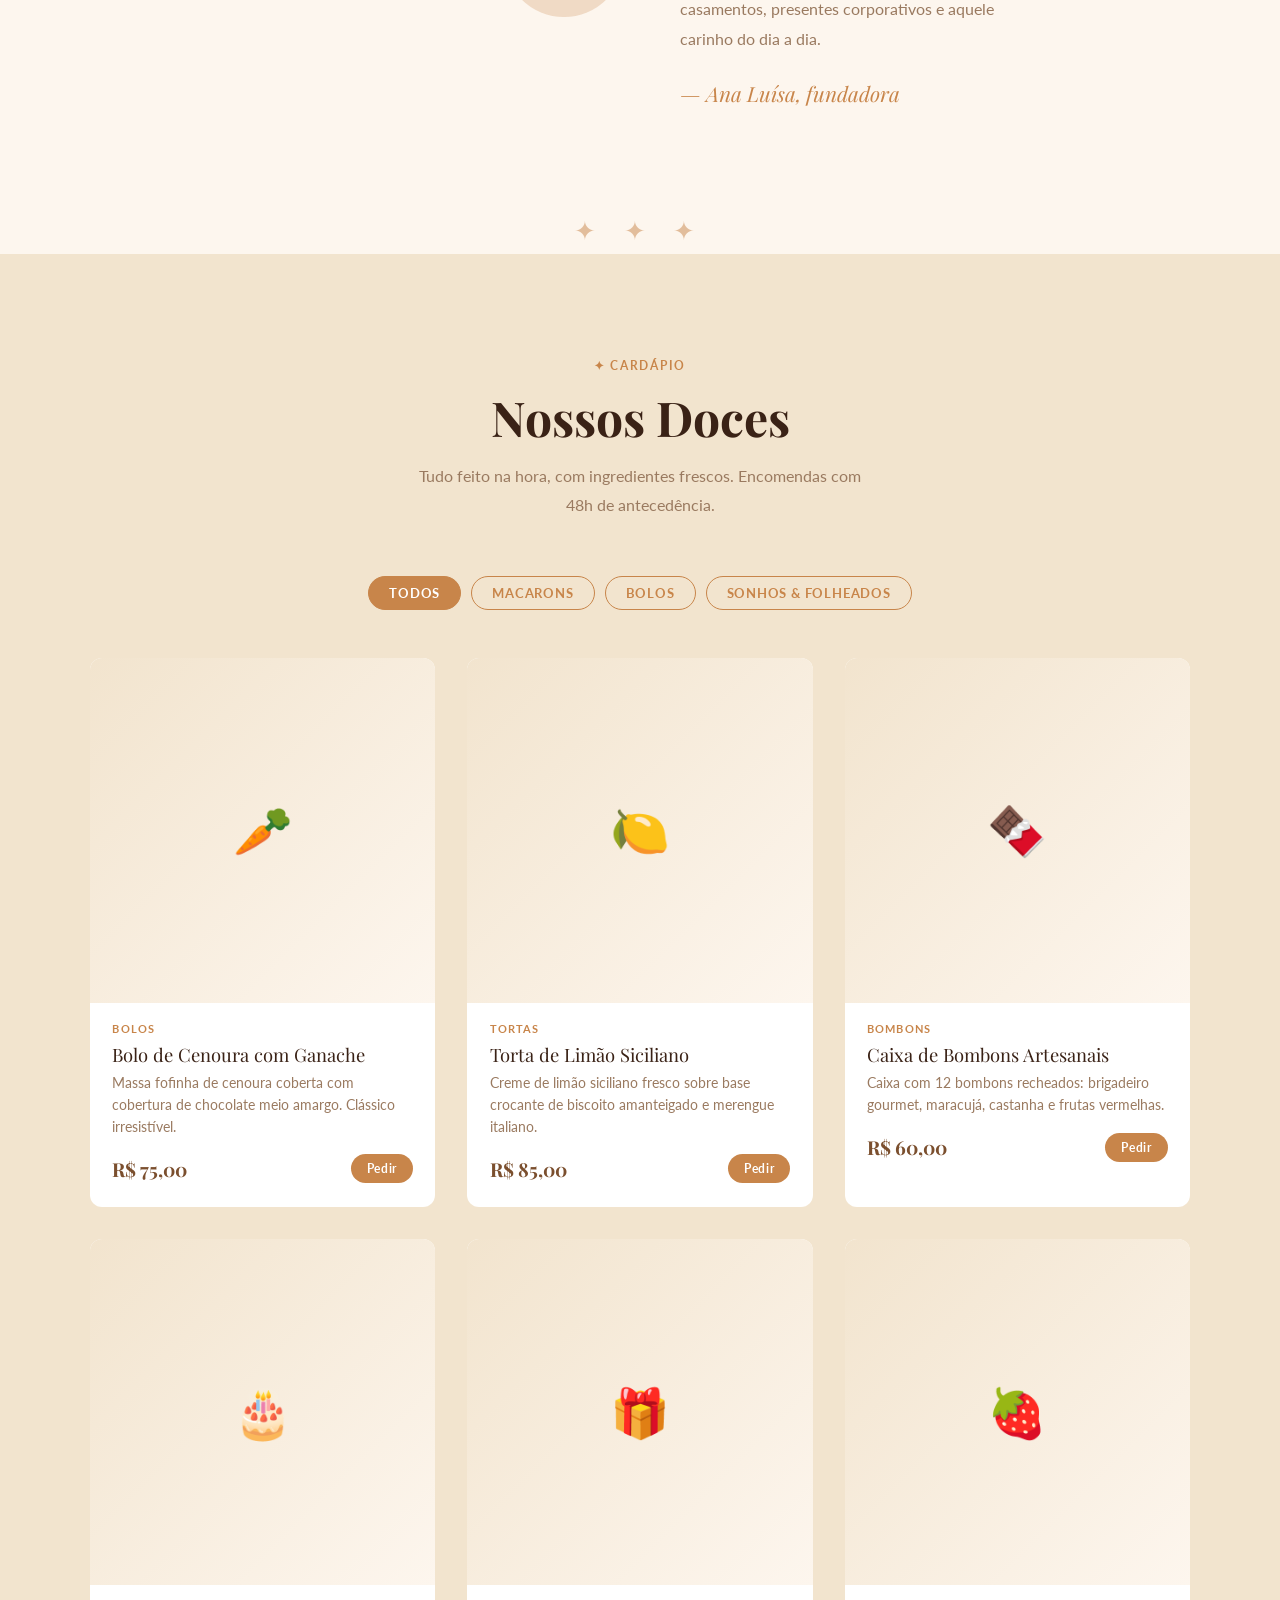
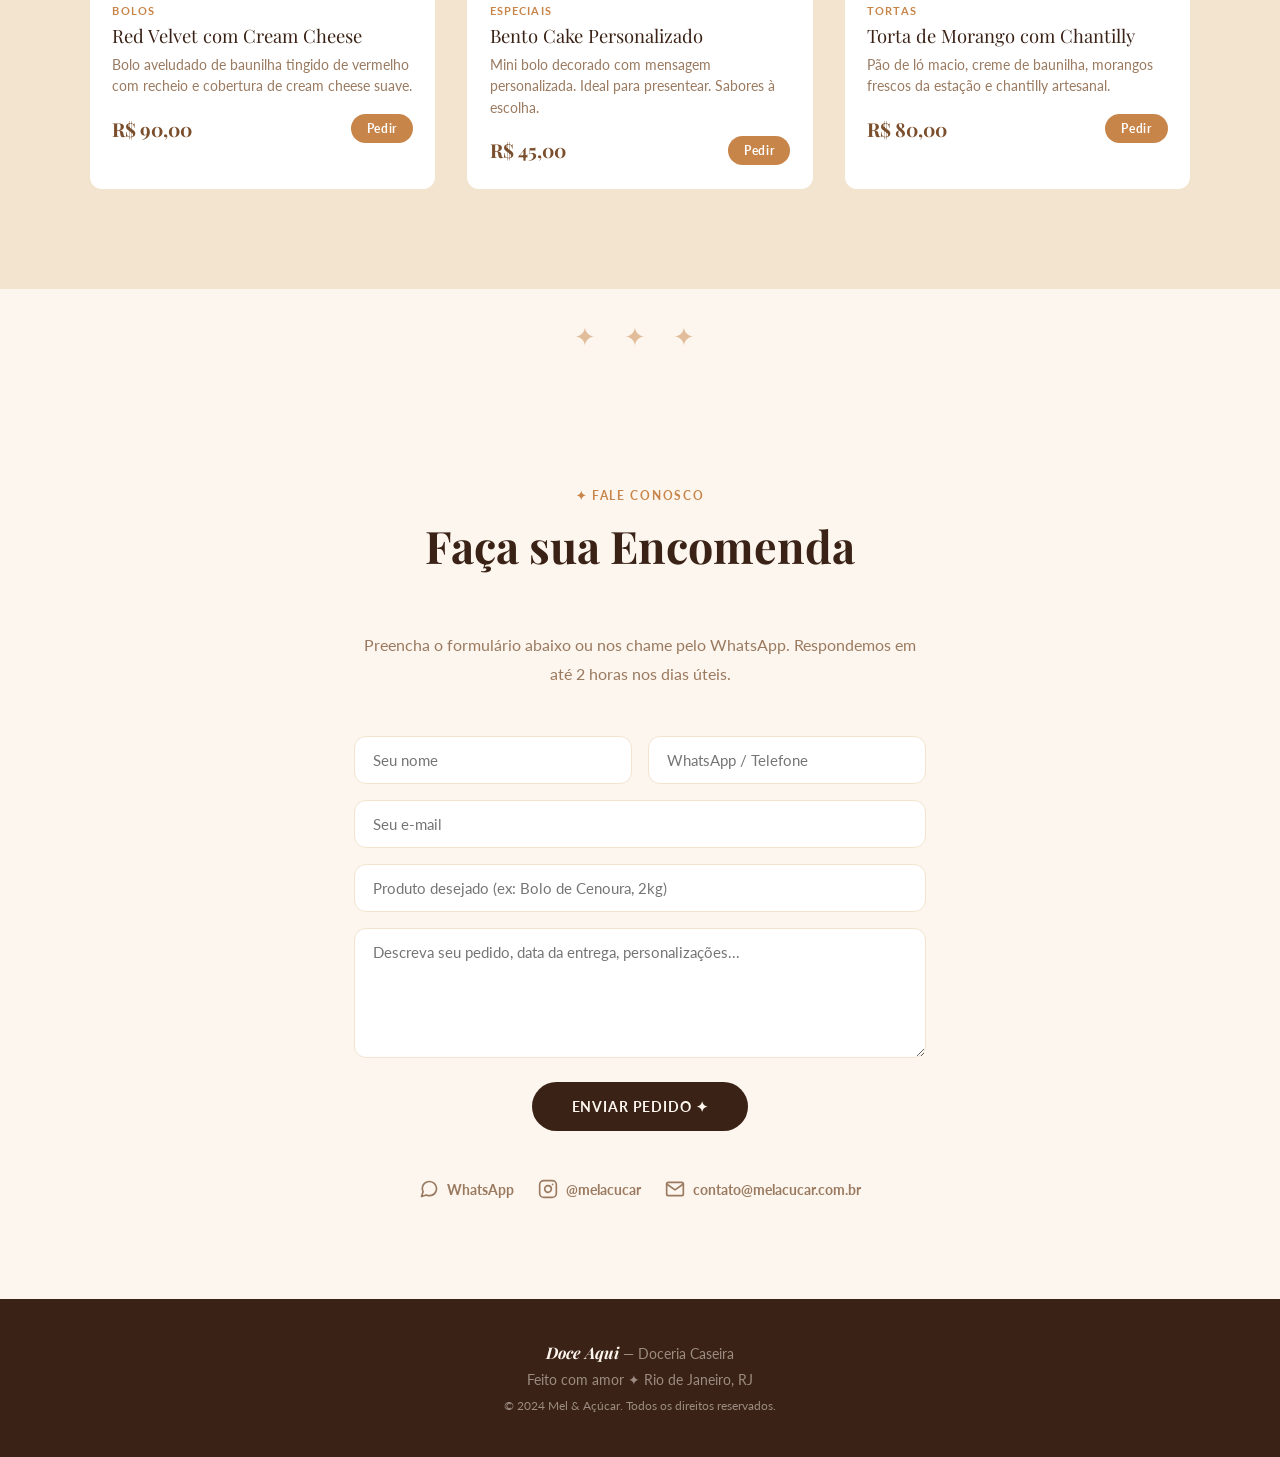
==== commit 2f01f2c7: "Update index.html" ====
--- a/index.html
+++ b/index.html
@@ -69,13 +69,12 @@
       <p>Tudo feito na hora, com ingredientes frescos. Encomendas com 48h de antecedência.</p>
     </div>
 
-    <div class="filter-bar">
+  <div class="filter-bar">
       <button class="filter-btn active" data-filter="todos" onclick="filtrarCards(this, 'todos')">Todos</button>
+      <button class="filter-btn" data-filter="macarons" onclick="filtrarCards(this, 'macarons')">Macarons</button>
       <button class="filter-btn" data-filter="bolos" onclick="filtrarCards(this, 'bolos')">Bolos</button>
-      <button class="filter-btn" data-filter="tortas" onclick="filtrarCards(this, 'tortas')">Tortas</button>
-      <button class="filter-btn" data-filter="bombons" onclick="filtrarCards(this, 'bombons')">Bombons</button>
-      <button class="filter-btn" data-filter="especiais" onclick="filtrarCards(this, 'especiais')">Especiais</button>
-    </div>
+      <button class="filter-btn" data-filter="tradicionais" onclick="filtrarCards(this, 'tradicionais')">Sonhos & Folheados</button>
+  </div>
 
     <div class="catalog-grid" id="catalogGrid">
 
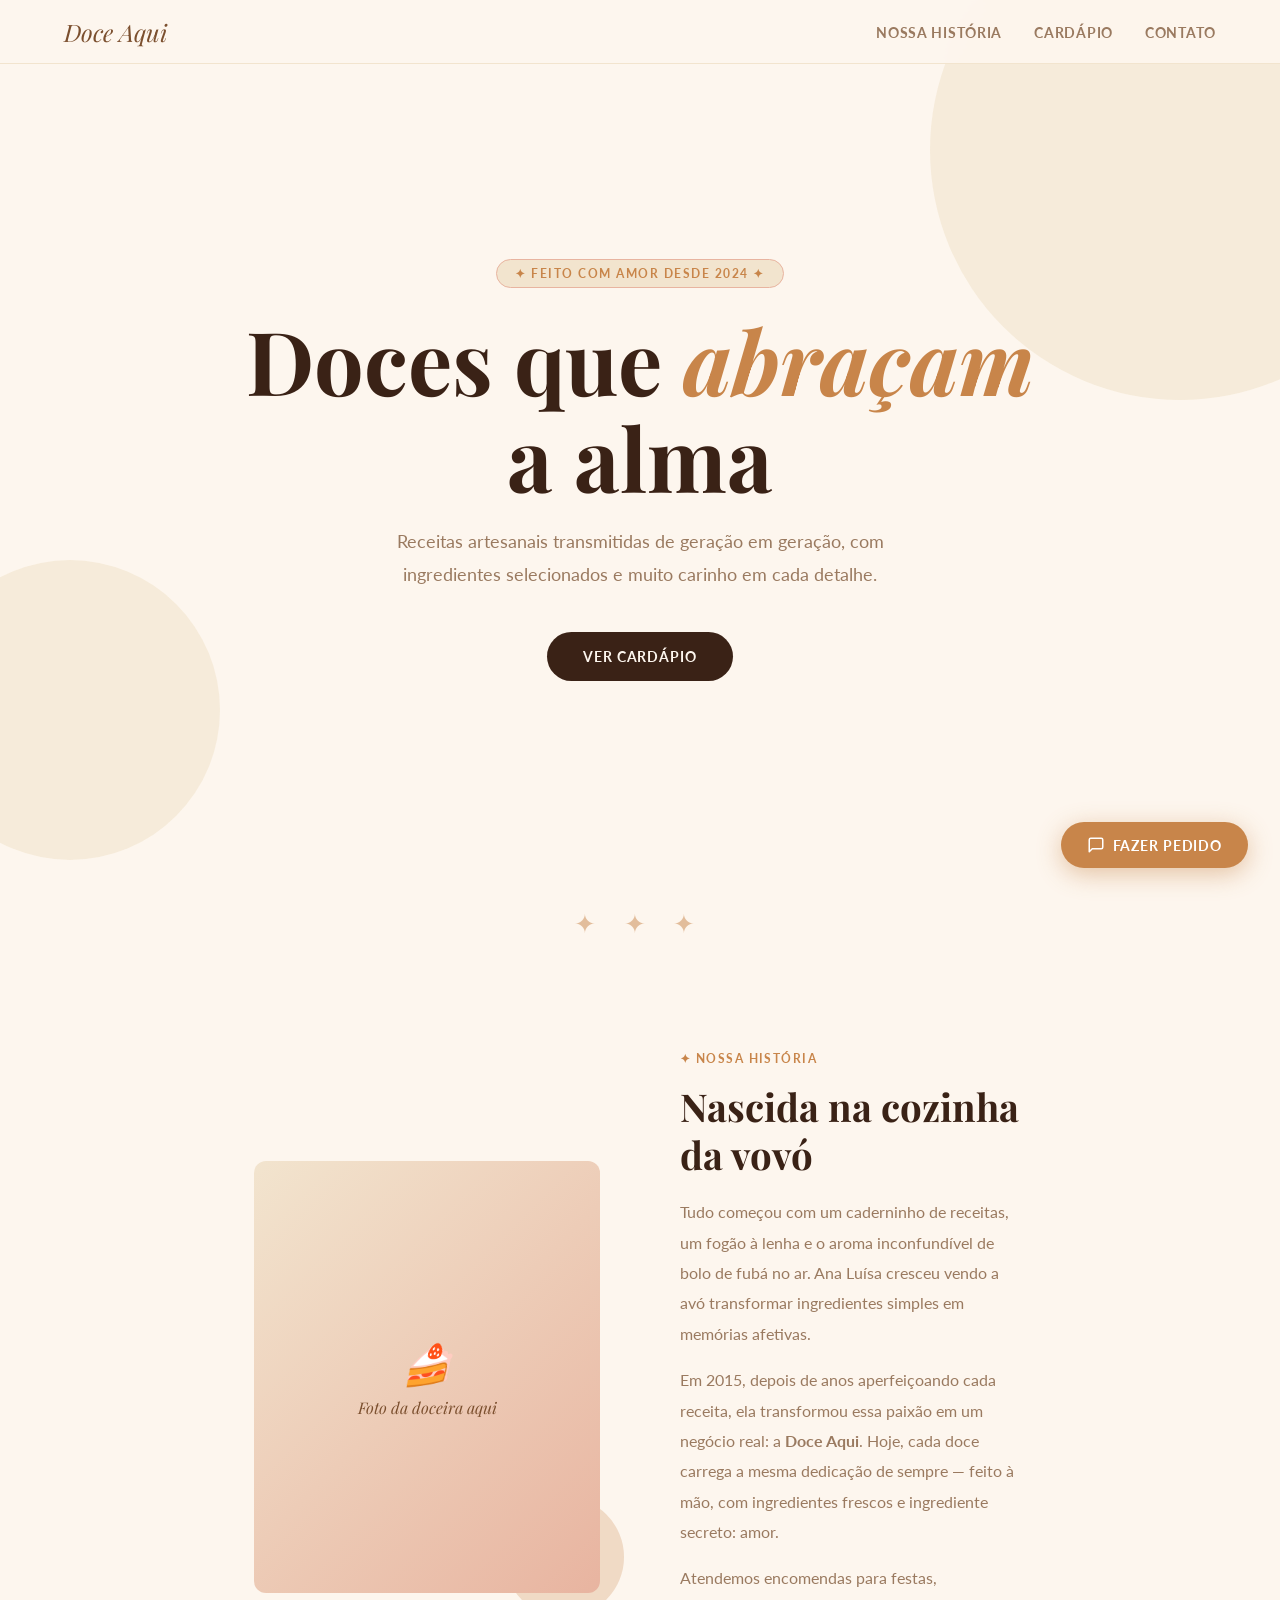
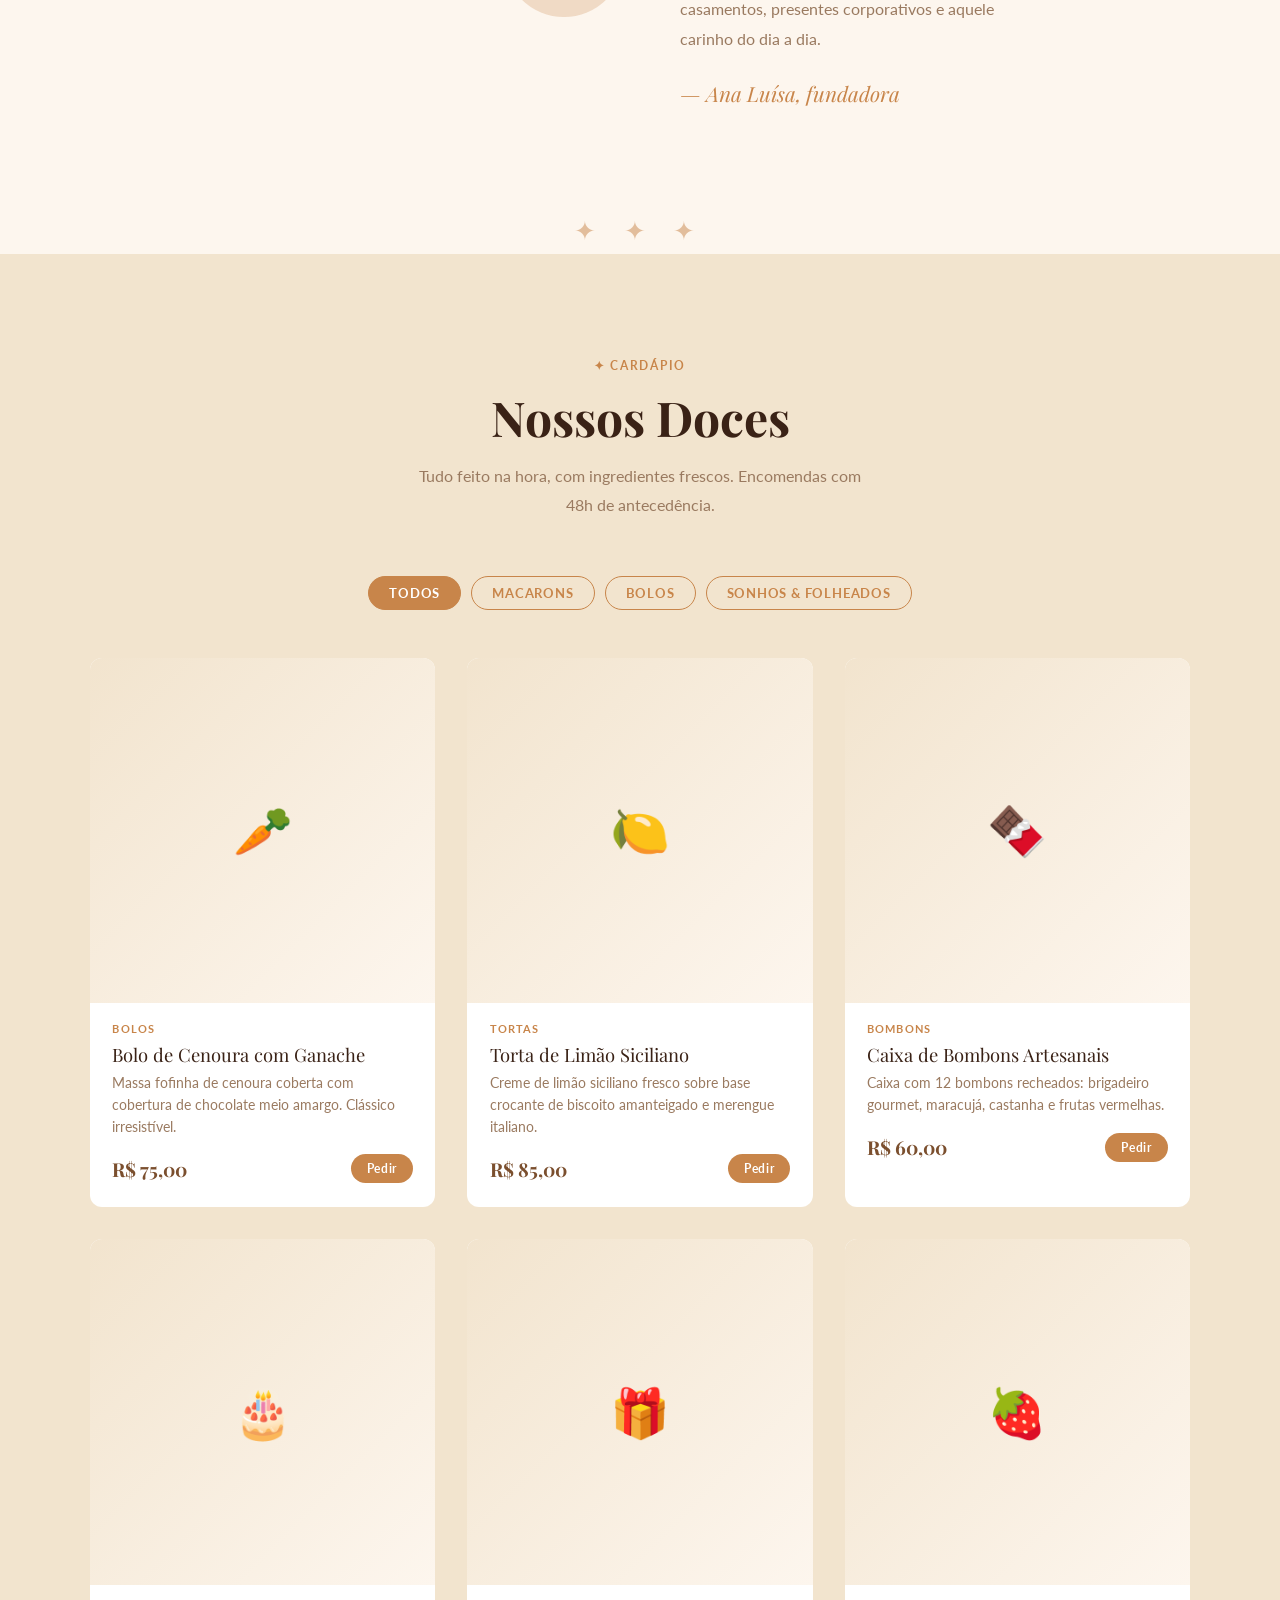
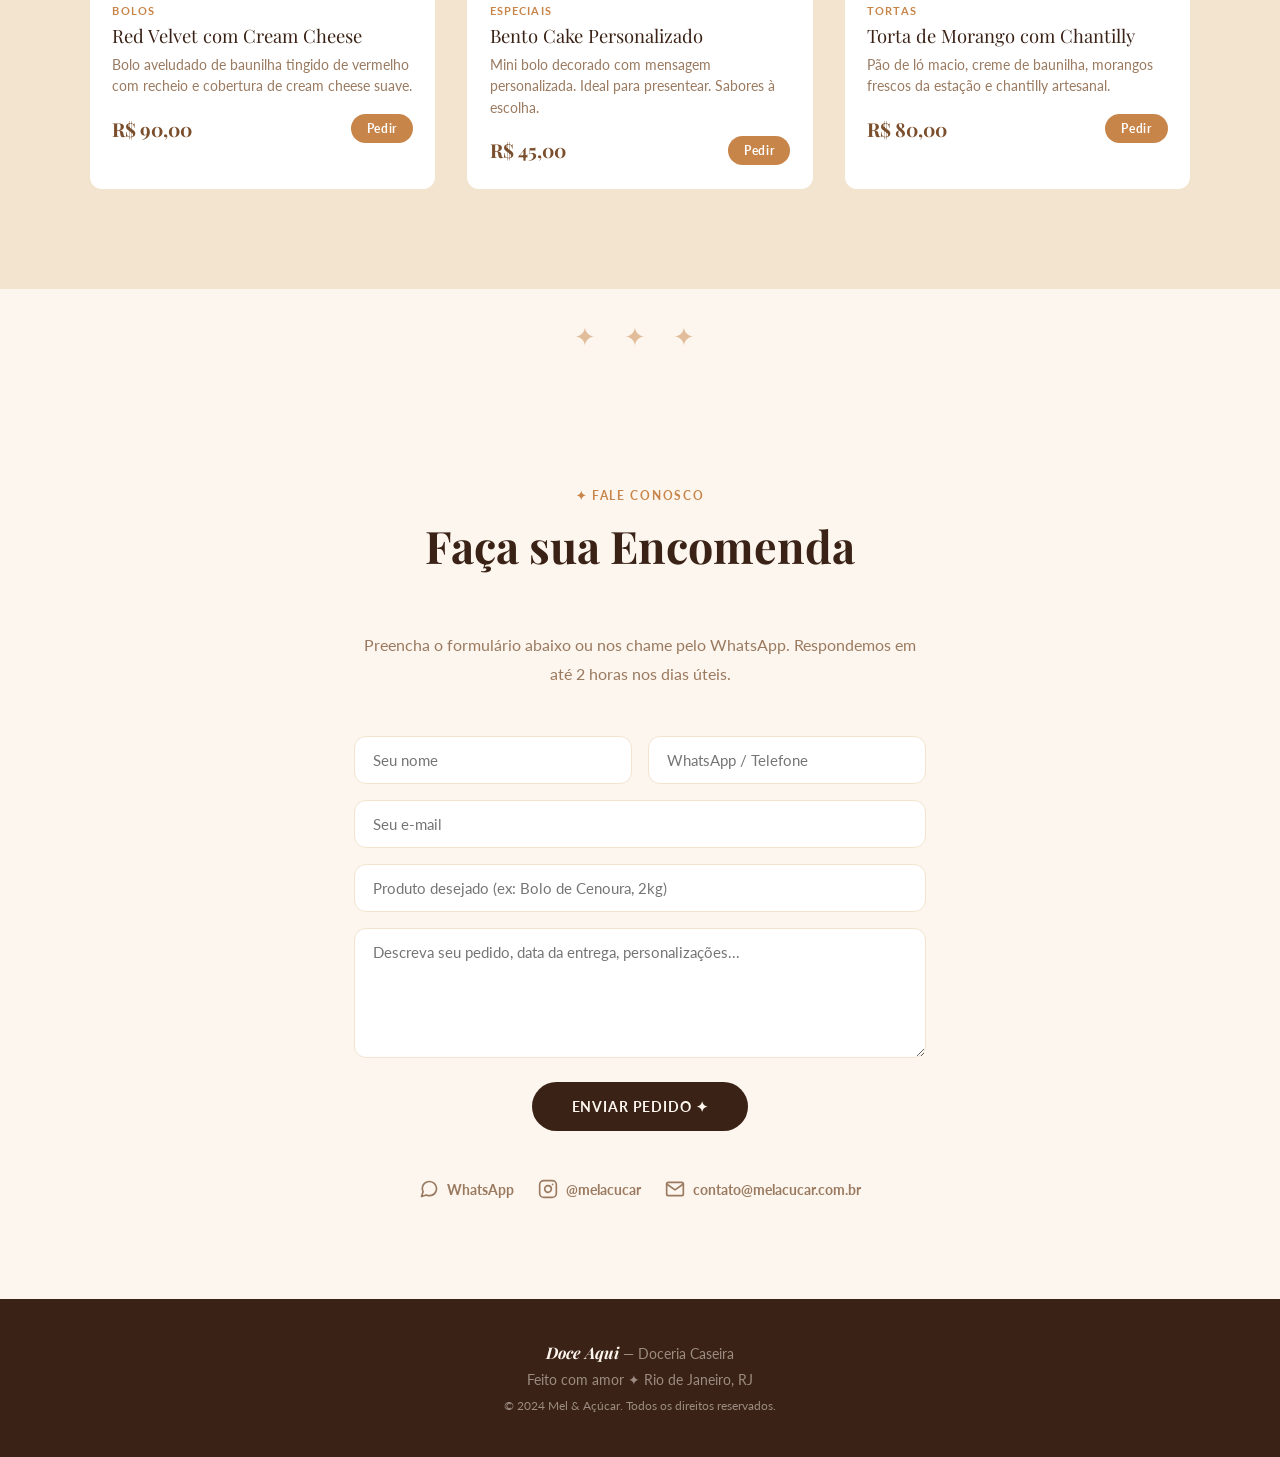
==== commit ae61e3b2: "final" ====
--- a/index.html
+++ b/index.html
@@ -5,7 +5,7 @@
   <meta name="viewport" content="width=device-width, initial-scale=1.0" />
   <title>Doce Aqui — Doceria Caseira</title>
   <link href="https://fonts.googleapis.com/css2?family=Playfair+Display:ital,wght@0,400;0,700;1,400&family=Lato:wght@300;400;700&display=swap" rel="stylesheet" />
-  <link rel="icon" href="DoceAqui.ico" type="image/x-icon">
+  <link rel="icon" href="DoceAqui_icone.ico" type="image/x-icon">
   <link rel="stylesheet" href="styles.css">
 
 </head>
@@ -31,7 +31,7 @@
   <section class="hero">
     <div class="hero-bg-circle c1"></div>
     <div class="hero-bg-circle c2"></div>
-    <div class="hero-badge">✦ Feito com amor desde 2015 ✦</div>
+    <div class="hero-badge">✦ Feito com amor desde 2024 ✦</div>
     <h1>Doces que <em>abraçam</em><br>a alma</h1>
     <p>Receitas artesanais transmitidas de geração em geração, com ingredientes selecionados e muito carinho em cada detalhe.</p>
     <a class="hero-cta" href="#catalogo">Ver Cardápio</a>
@@ -53,7 +53,7 @@
       <span class="historia-tag">✦ Nossa história</span>
       <h2>Nascida na cozinha da vovó</h2>
       <p>Tudo começou com um caderninho de receitas, um fogão à lenha e o aroma inconfundível de bolo de fubá no ar. Ana Luísa cresceu vendo a avó transformar ingredientes simples em memórias afetivas.</p>
-      <p>Em 2015, depois de anos aperfeiçoando cada receita, ela transformou essa paixão em um negócio real: a <strong>Mel & Açúcar</strong>. Hoje, cada doce carrega a mesma dedicação de sempre — feito à mão, com ingredientes frescos e ingrediente secreto: amor.</p>
+      <p>Em 2015, depois de anos aperfeiçoando cada receita, ela transformou essa paixão em um negócio real: a <strong>Doce Aqui</strong>. Hoje, cada doce carrega a mesma dedicação de sempre — feito à mão, com ingredientes frescos e ingrediente secreto: amor.</p>
       <p>Atendemos encomendas para festas, casamentos, presentes corporativos e aquele carinho do dia a dia.</p>
       <div class="historia-assinatura">— Ana Luísa, fundadora</div>
     </div>
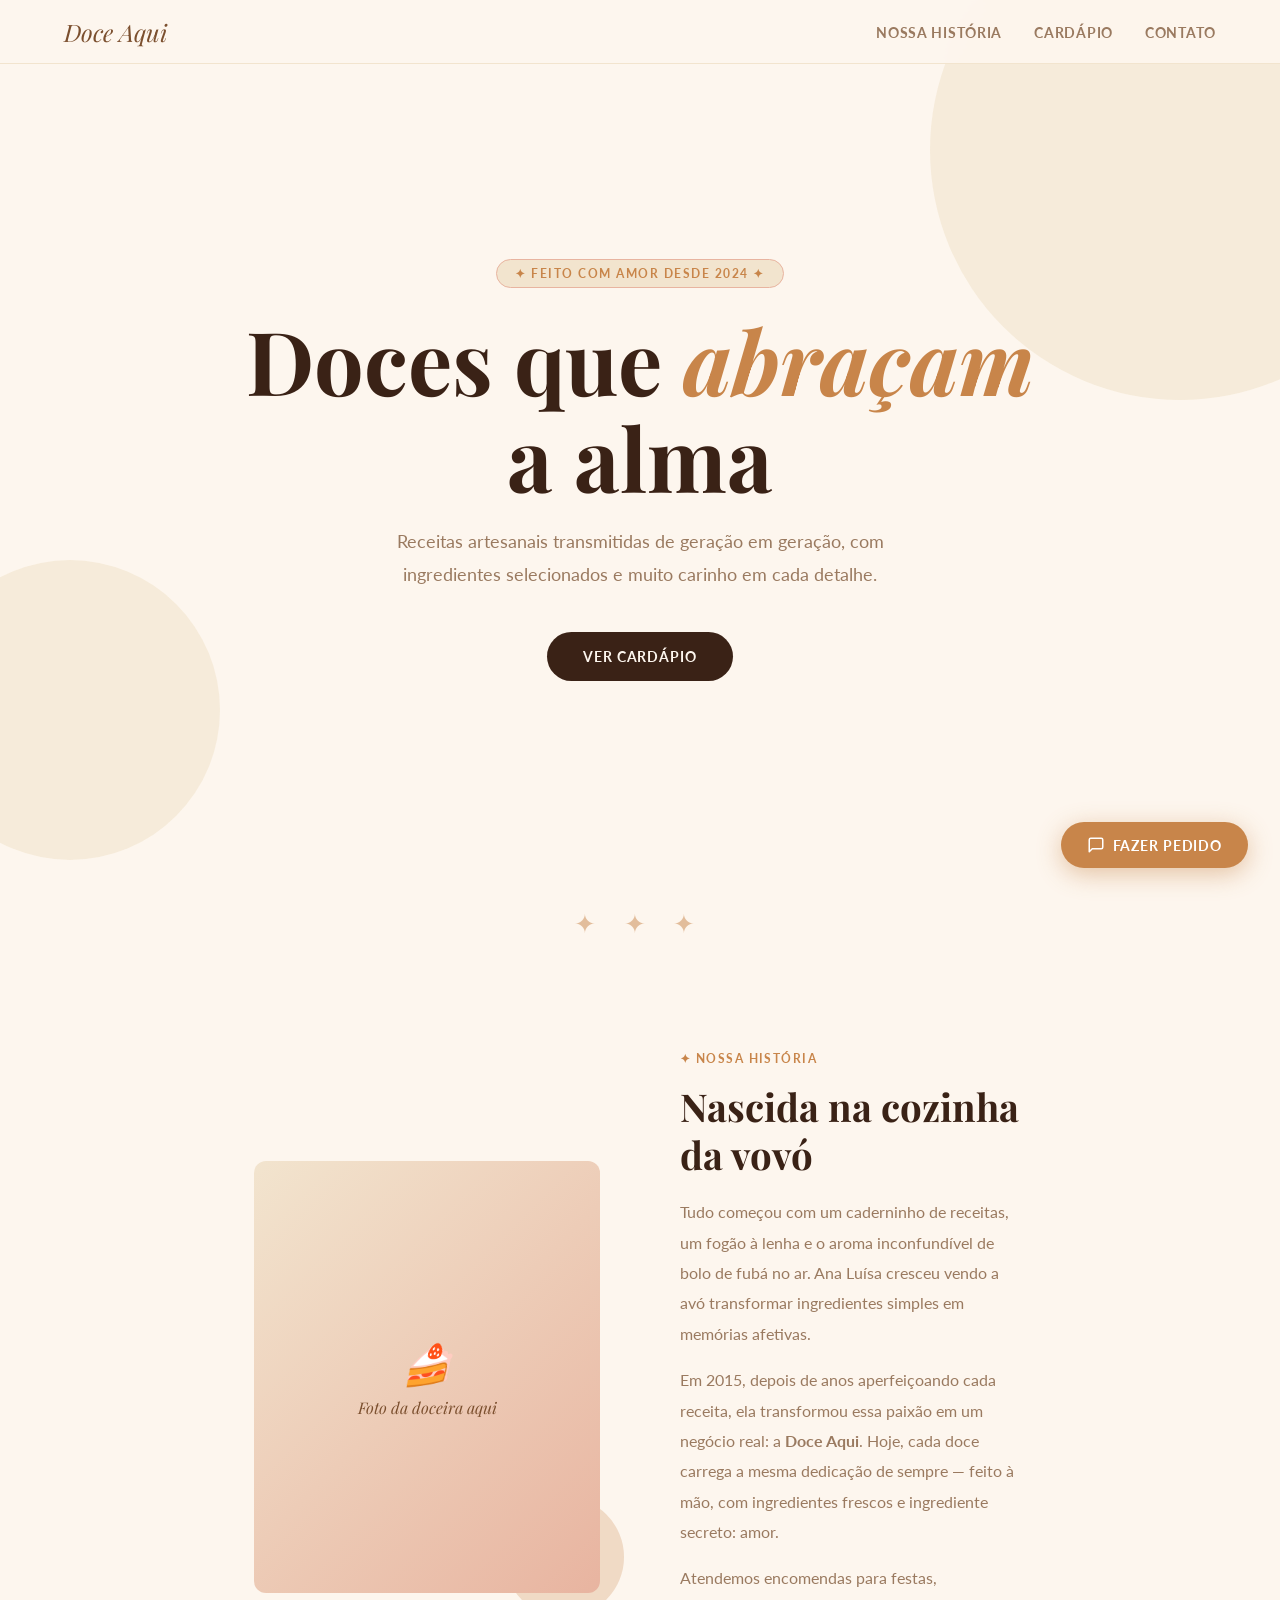
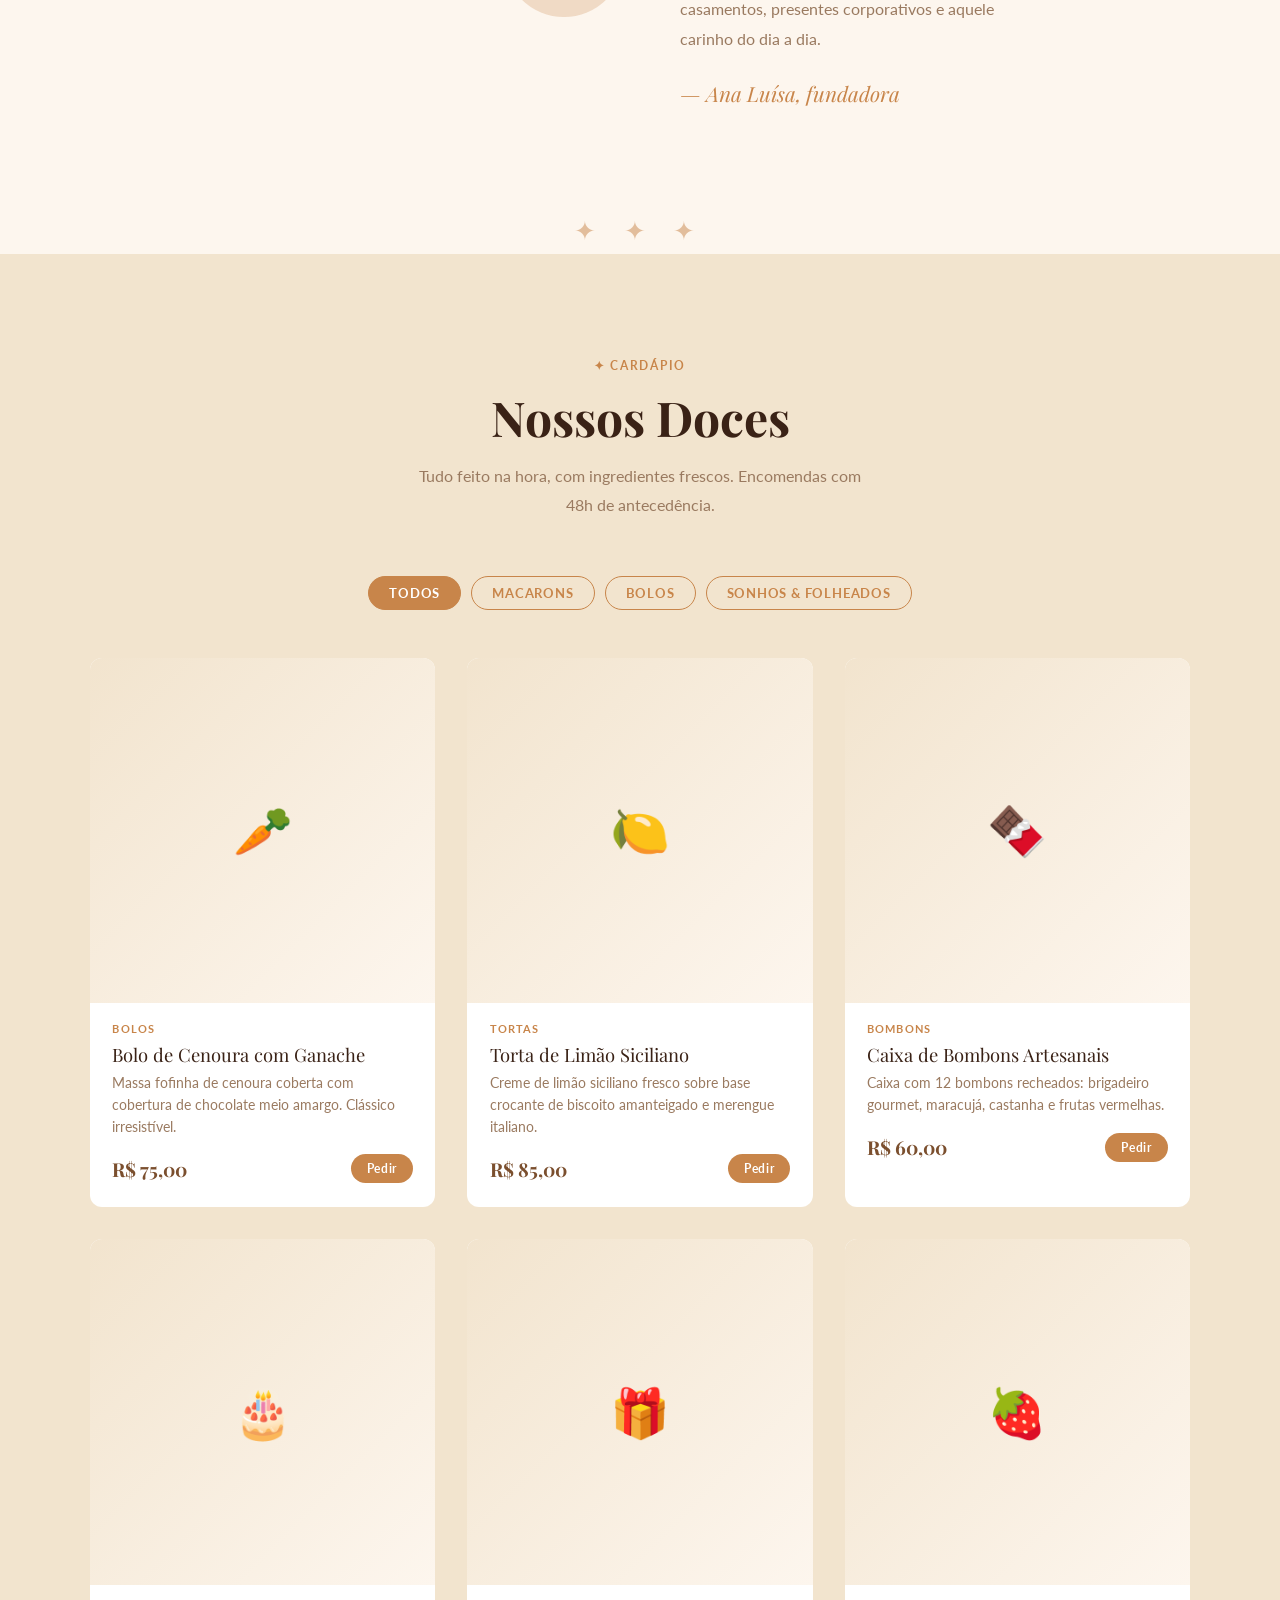
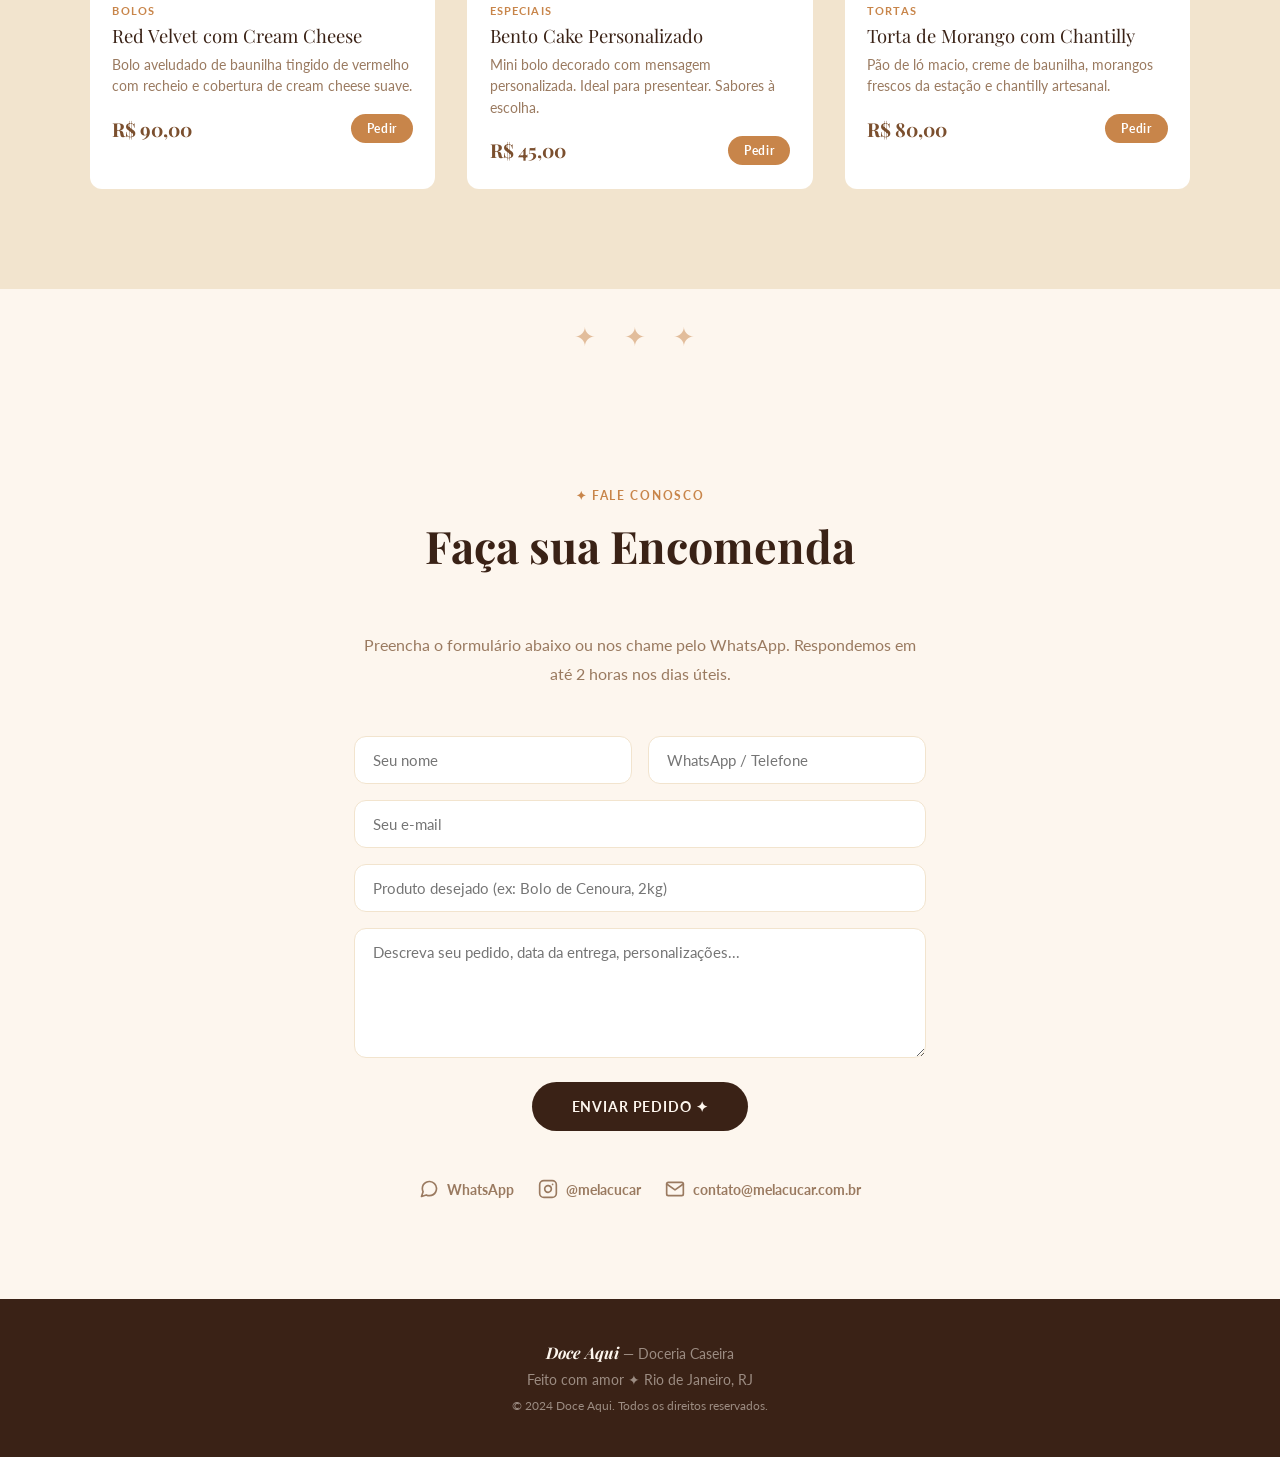
==== commit 7a209100: "replacing old name" ====
--- a/index.html
+++ b/index.html
@@ -42,7 +42,7 @@
   <!-- ── HISTÓRIA ── -->
   <section id="historia">
     <div class="historia-img-wrap">
-      <!-- Substitua por <img class="historia-img" src="sua-foto.jpg" alt="Fundadora da Mel & Açúcar" /> -->
+      <!-- Substitua por <img class="historia-img" src="sua-foto.jpg" alt="Fundadora da Doce Aqui" /> -->
       <div class="historia-img-placeholder">
         <span class="icon">🍰</span>
         <span>Foto da doceira aqui</span>
@@ -212,7 +212,7 @@
   <footer>
     <strong>Doce Aqui</strong> — Doceria Caseira<br>
     Feito com amor ✦ Rio de Janeiro, RJ<br>
-    <span style="font-size:0.78rem;">© 2024 Mel & Açúcar. Todos os direitos reservados.</span>
+    <span style="font-size:0.78rem;">© 2024 Doce Aqui. Todos os direitos reservados.</span>
   </footer>
   <script src="script.js"></script>
 </body>
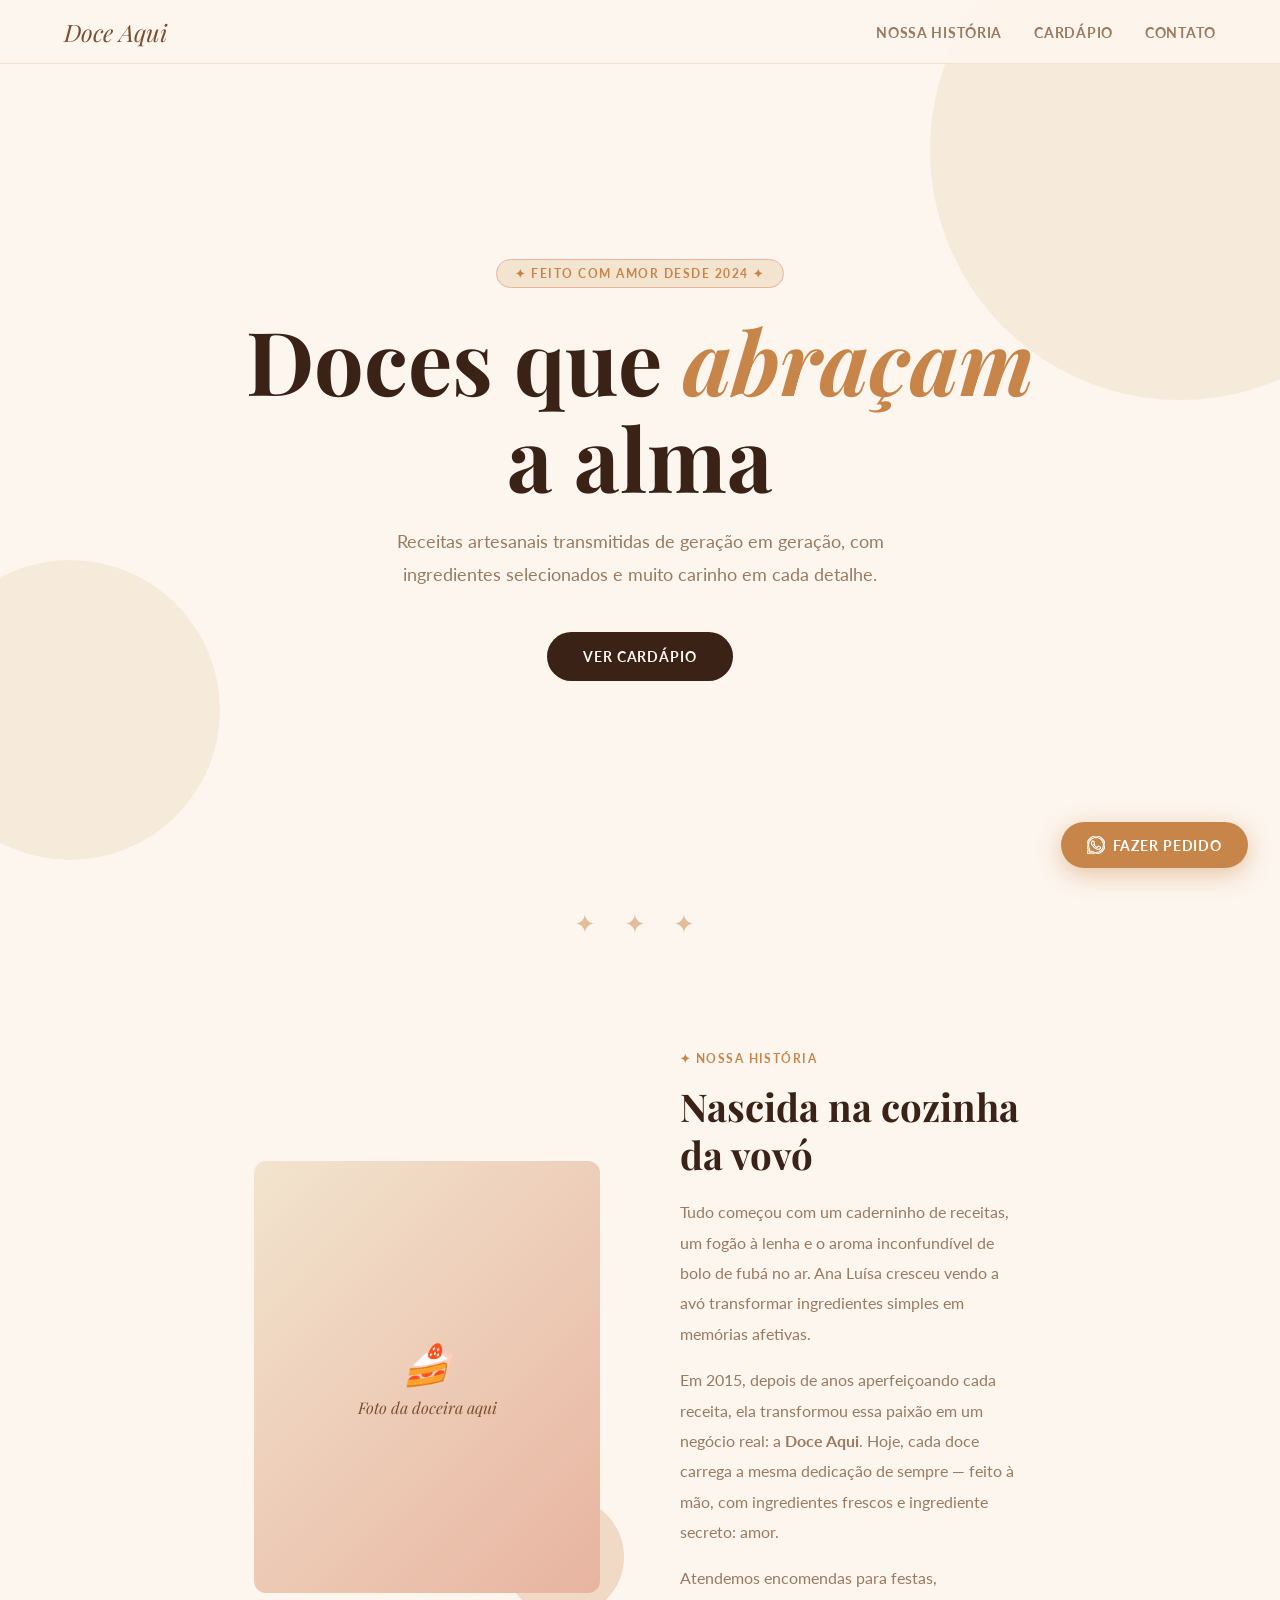
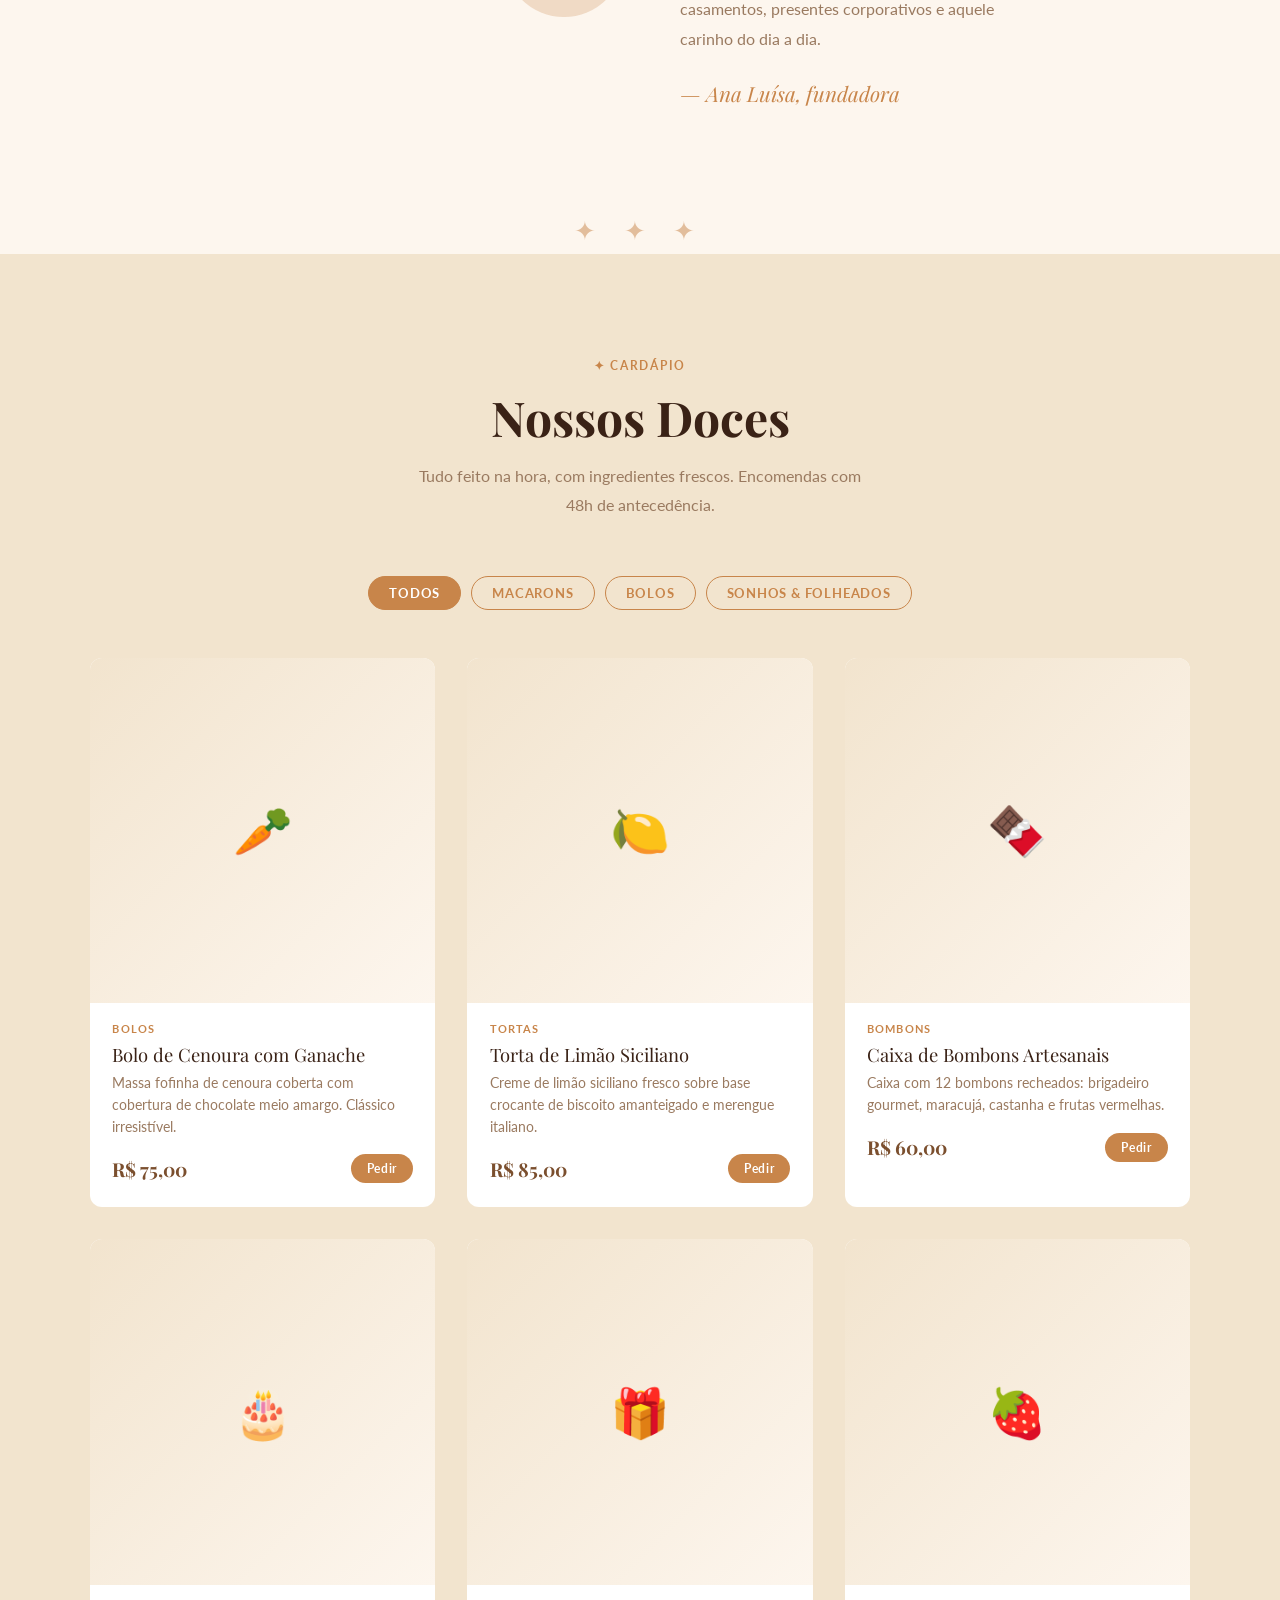
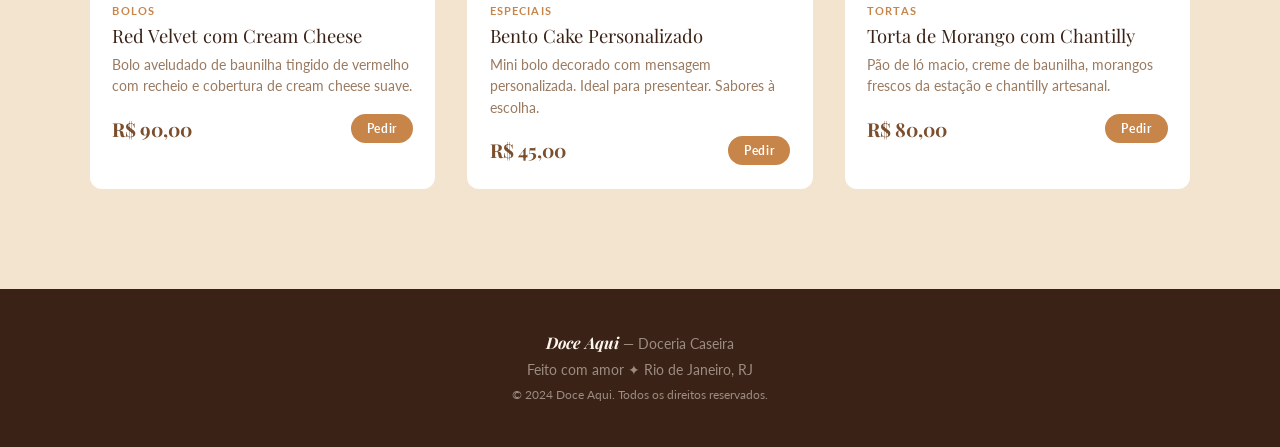
==== commit c22c3a0c: "Polindo a parte de contato" ====
--- a/index.html
+++ b/index.html
@@ -17,14 +17,16 @@
     <ul class="nav-links">
       <li><a href="#historia">Nossa História</a></li>
       <li><a href="#catalogo">Cardápio</a></li>
-      <li><a href="#contato">Contato</a></li>
+      <li><a href="https://wa.me/5511999999999" target="_blank">Contato</a></li>
     </ul>
   </nav>
 
   <!-- ── BOTÃO FLUTUANTE DE CONTATO ── -->
-  <a class="btn-float" href="#contato">
-    <svg viewBox="0 0 24 24"><path d="M21 15a2 2 0 0 1-2 2H7l-4 4V5a2 2 0 0 1 2-2h14a2 2 0 0 1 2 2z"/></svg>
-    Fazer Pedido
+  <a class="btn-float" href="https://wa.me/5511999999999" target="_blank">
+  <svg viewBox="0 0 32 32" fill="currentColor">
+    <path d="M16 0C7.163 0 0 7.163 0 16c0 2.83.738 5.485 2.031 7.788L0 32l8.418-2.002A15.954 15.954 0 0 0 16 32c8.837 0 16-7.163 16-16S24.837 0 16 0zm0 29.333a13.28 13.28 0 0 1-6.787-1.858l-.486-.29-5.002 1.19 1.228-4.875-.317-.5A13.234 13.234 0 0 1 2.667 16C2.667 8.636 8.636 2.667 16 2.667S29.333 8.636 29.333 16 23.364 29.333 16 29.333zm7.27-9.875c-.398-.199-2.352-1.16-2.717-1.292-.364-.133-.63-.199-.895.2-.265.398-1.028 1.292-1.26 1.558-.232.265-.464.298-.862.1-.398-.2-1.681-.62-3.203-1.977-1.184-1.057-1.983-2.362-2.215-2.76-.232-.398-.025-.613.174-.811.179-.178.398-.465.597-.697.2-.233.265-.399.398-.664.133-.266.067-.498-.033-.697-.1-.2-.895-2.158-1.226-2.955-.322-.775-.65-.67-.895-.682l-.762-.013c-.265 0-.696.1-1.060.498-.364.398-1.393 1.36-1.393 3.317 0 1.957 1.426 3.848 1.625 4.114.2.265 2.807 4.287 6.802 6.014.951.41 1.693.655 2.271.839.954.304 1.823.261 2.51.158.766-.114 2.352-.961 2.683-1.889.332-.928.332-1.724.232-1.889-.099-.166-.364-.265-.762-.464z"/>
+  </svg>
+  Fazer Pedido
   </a>
 
   <!-- ── HERO ── -->
@@ -171,43 +173,6 @@
     </div>
   </section>
 
-  <div class="divider" style="padding: 2rem 0;">✦ ✦ ✦</div>
-
-  <!-- ── CONTATO ── -->
-  <section id="contato">
-    <div class="section-header">
-      <span class="tag">✦ Fale conosco</span>
-      <h2>Faça sua Encomenda</h2>
-    </div>
-    <p>Preencha o formulário abaixo ou nos chame pelo WhatsApp. Respondemos em até 2 horas nos dias úteis.</p>
-
-    <form class="contact-form" onsubmit="enviarFormulario(event)">
-      <div class="form-row">
-        <input type="text" placeholder="Seu nome" required />
-        <input type="tel" placeholder="WhatsApp / Telefone" required />
-      </div>
-      <input type="email" placeholder="Seu e-mail" required />
-      <input type="text" placeholder="Produto desejado (ex: Bolo de Cenoura, 2kg)" />
-      <textarea placeholder="Descreva seu pedido, data da entrega, personalizações..." required></textarea>
-      <button type="submit" class="form-submit">Enviar Pedido ✦</button>
-    </form>
-
-    <div class="contact-channels">
-      <a class="channel-link" href="https://wa.me/5511999999999" target="_blank">
-        <svg viewBox="0 0 24 24"><path d="M21 11.5a8.38 8.38 0 0 1-.9 3.8 8.5 8.5 0 0 1-7.6 4.7 8.38 8.38 0 0 1-3.8-.9L3 21l1.9-5.7a8.38 8.38 0 0 1-.9-3.8 8.5 8.5 0 0 1 4.7-7.6 8.38 8.38 0 0 1 3.8-.9h.5a8.48 8.48 0 0 1 8 8v.5z"/></svg>
-        WhatsApp
-      </a>
-      <a class="channel-link" href="https://instagram.com/melacucar" target="_blank">
-        <svg viewBox="0 0 24 24"><rect x="2" y="2" width="20" height="20" rx="5" ry="5"/><path d="M16 11.37A4 4 0 1 1 12.63 8 4 4 0 0 1 16 11.37z"/><line x1="17.5" y1="6.5" x2="17.51" y2="6.5"/></svg>
-        @melacucar
-      </a>
-      <a class="channel-link" href="mailto:contato@melacucar.com.br">
-        <svg viewBox="0 0 24 24"><path d="M4 4h16c1.1 0 2 .9 2 2v12c0 1.1-.9 2-2 2H4c-1.1 0-2-.9-2-2V6c0-1.1.9-2 2-2z"/><polyline points="22,6 12,13 2,6"/></svg>
-        contato@melacucar.com.br
-      </a>
-    </div>
-  </section>
-
   <!-- ── FOOTER ── -->
   <footer>
     <strong>Doce Aqui</strong> — Doceria Caseira<br>
--- a/styles.css
+++ b/styles.css
@@ -440,112 +440,6 @@
 
     .card-btn:hover { background: var(--brown); }
 
-    /* ── CONTATO ─────────────────────────────────────────── */
-    #contato {
-      padding: 100px 5%;
-      max-width: 700px;
-      margin: 0 auto;
-      text-align: center;
-    }
-
-    #contato h2 {
-      font-family: 'Playfair Display', serif;
-      font-size: clamp(2rem, 4vw, 2.8rem);
-      color: var(--dark);
-      margin-bottom: 1rem;
-    }
-
-    #contato > p {
-      color: var(--muted);
-      font-size: 1rem;
-      line-height: 1.8;
-      margin-bottom: 3rem;
-    }
-
-    .contact-form {
-      display: flex;
-      flex-direction: column;
-      gap: 1rem;
-      text-align: left;
-    }
-
-    .form-row {
-      display: grid;
-      grid-template-columns: 1fr 1fr;
-      gap: 1rem;
-    }
-
-    .contact-form input,
-    .contact-form textarea {
-      width: 100%;
-      background: var(--white);
-      border: 1.5px solid var(--sand);
-      border-radius: var(--radius);
-      padding: 14px 18px;
-      font-family: 'Lato', sans-serif;
-      font-size: 0.95rem;
-      color: var(--text);
-      outline: none;
-      transition: border-color 0.2s;
-    }
-
-    .contact-form input:focus,
-    .contact-form textarea:focus {
-      border-color: var(--caramel);
-    }
-
-    .contact-form textarea { resize: vertical; min-height: 130px; }
-
-    .form-submit {
-      background: var(--dark);
-      color: var(--cream);
-      border: none;
-      border-radius: 50px;
-      padding: 16px 40px;
-      font-family: 'Lato', sans-serif;
-      font-weight: 700;
-      font-size: 0.9rem;
-      letter-spacing: 0.06em;
-      text-transform: uppercase;
-      cursor: pointer;
-      align-self: center;
-      transition: background 0.2s, transform 0.2s;
-      margin-top: 0.5rem;
-    }
-
-    .form-submit:hover {
-      background: var(--caramel);
-      transform: translateY(-2px);
-    }
-
-    .contact-channels {
-      display: flex;
-      justify-content: center;
-      gap: 1.5rem;
-      margin-top: 3rem;
-      flex-wrap: wrap;
-    }
-
-    .channel-link {
-      display: flex;
-      align-items: center;
-      gap: 8px;
-      text-decoration: none;
-      color: var(--muted);
-      font-size: 0.9rem;
-      font-weight: 700;
-      transition: color 0.2s;
-    }
-
-    .channel-link:hover { color: var(--caramel); }
-
-    .channel-link svg {
-      width: 20px; height: 20px;
-      fill: none; stroke: currentColor;
-      stroke-width: 2;
-      stroke-linecap: round;
-      stroke-linejoin: round;
-    }
 
     /* ── FOOTER ──────────────────────────────────────────── */
     footer {
@@ -576,5 +470,9 @@
 
       .nav-links { display: none; }
 
-      .btn-float { bottom: 20px; right: 20px; padding: 12px 20px; }
+      .btn-float svg {
+        width: 18px;
+        height: 18px;
+        fill: currentColor;
+        }
     }
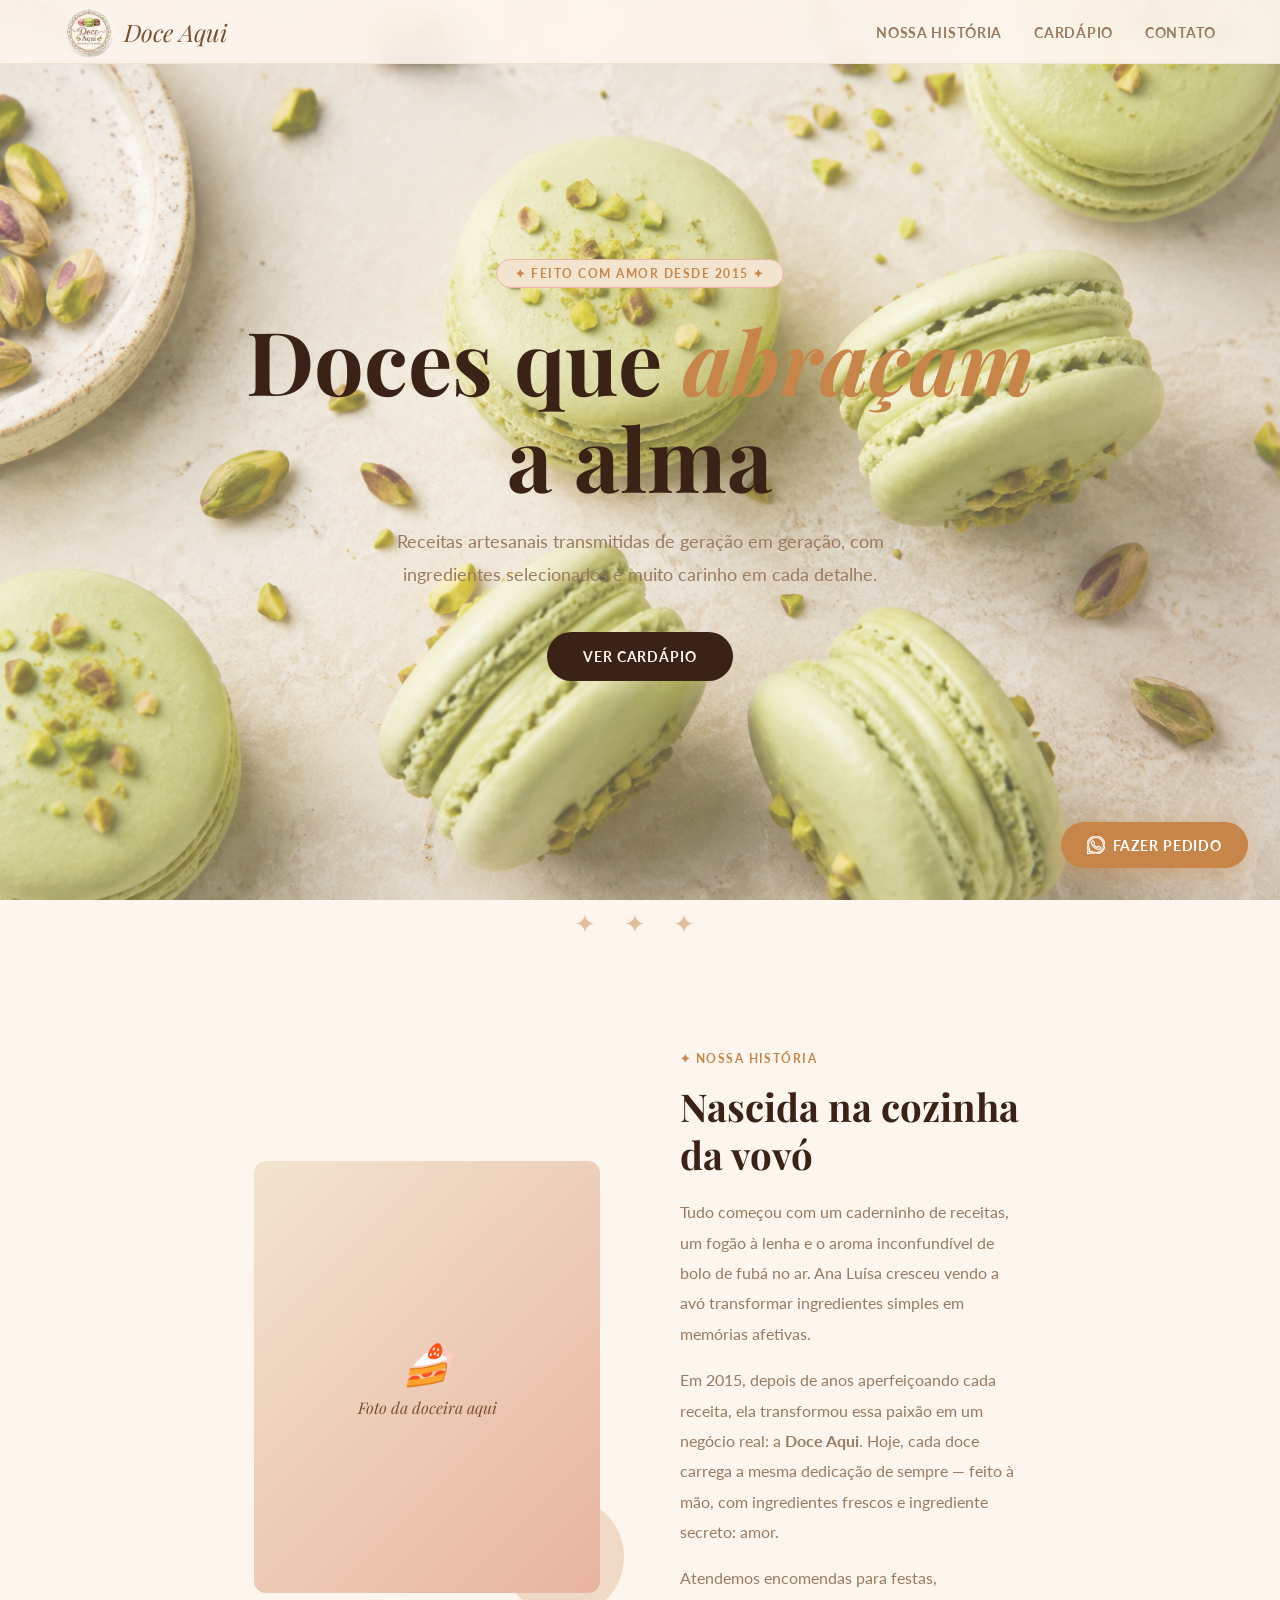
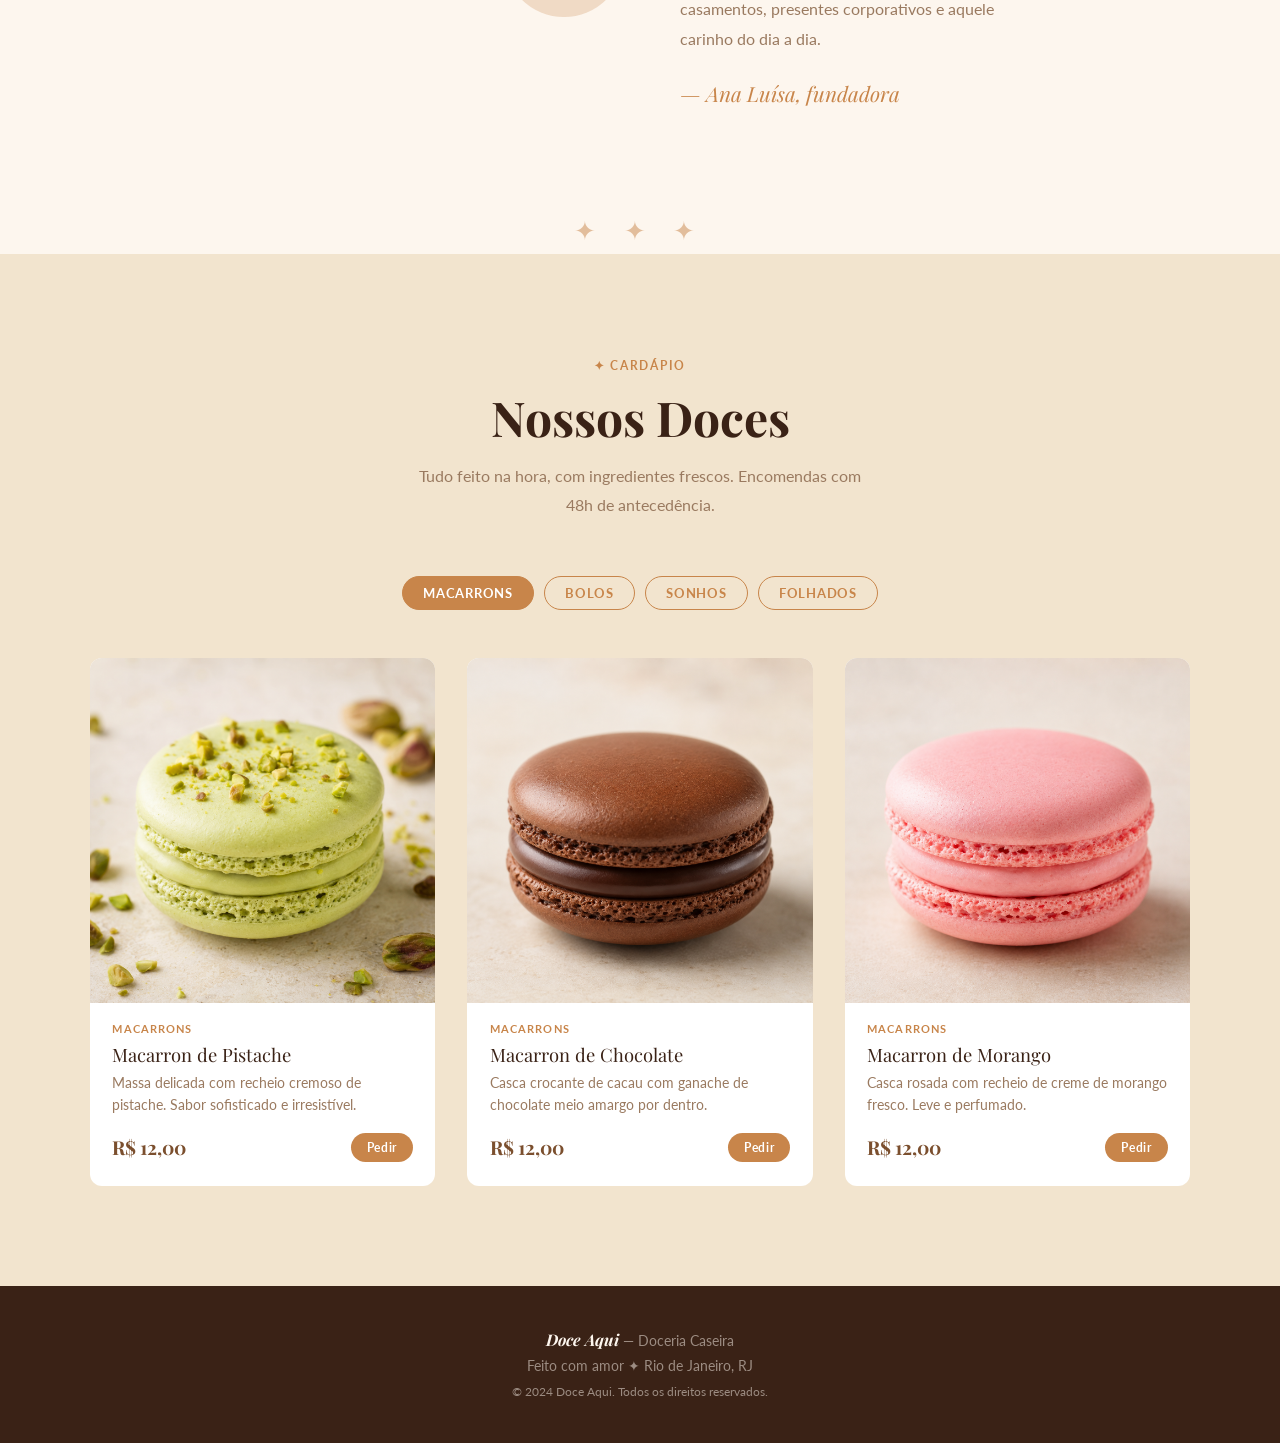
==== commit cb61f912: "Inserindo imagens, polindo hero e cardapio" ====
--- a/index.html
+++ b/index.html
@@ -5,7 +5,9 @@
   <meta name="viewport" content="width=device-width, initial-scale=1.0" />
   <title>Doce Aqui — Doceria Caseira</title>
   <link href="https://fonts.googleapis.com/css2?family=Playfair+Display:ital,wght@0,400;0,700;1,400&family=Lato:wght@300;400;700&display=swap" rel="stylesheet" />
-  <link rel="icon" href="DoceAqui_icone.ico" type="image/x-icon">
+  <link rel="icon" type="image/x-icon" href="assets/DoceAqui_icone.ico">
+  <link rel="apple-touch-icon" href="assets/DoceAqui_logo.png">
+  <link rel="shortcut icon" href="assets/DoceAqui_icone.ico">
   <link rel="stylesheet" href="styles.css">
 
 </head>
@@ -13,7 +15,10 @@
 
   <!-- ── NAVBAR ── -->
   <nav>
-    <a class="nav-logo" href="#">Doce Aqui</a>
+    <a class="nav-logo" href="#">
+      <img src="assets/DoceAqui_logo.png" alt="Logo Doce Aqui">
+      Doce Aqui
+    </a>
     <ul class="nav-links">
       <li><a href="#historia">Nossa História</a></li>
       <li><a href="#catalogo">Cardápio</a></li>
@@ -33,7 +38,7 @@
   <section class="hero">
     <div class="hero-bg-circle c1"></div>
     <div class="hero-bg-circle c2"></div>
-    <div class="hero-badge">✦ Feito com amor desde 2024 ✦</div>
+    <div class="hero-badge">✦ Feito com amor desde 2015 ✦</div>
     <h1>Doces que <em>abraçam</em><br>a alma</h1>
     <p>Receitas artesanais transmitidas de geração em geração, com ingredientes selecionados e muito carinho em cada detalhe.</p>
     <a class="hero-cta" href="#catalogo">Ver Cardápio</a>
@@ -72,18 +77,55 @@
     </div>
 
   <div class="filter-bar">
-      <button class="filter-btn active" data-filter="todos" onclick="filtrarCards(this, 'todos')">Todos</button>
-      <button class="filter-btn" data-filter="macarons" onclick="filtrarCards(this, 'macarons')">Macarons</button>
-      <button class="filter-btn" data-filter="bolos" onclick="filtrarCards(this, 'bolos')">Bolos</button>
-      <button class="filter-btn" data-filter="tradicionais" onclick="filtrarCards(this, 'tradicionais')">Sonhos & Folheados</button>
+    <button class="filter-btn active" data-filter="macarrons"  onclick="filtrarCards(this,'macarrons')">Macarrons</button>
+    <button class="filter-btn"        data-filter="bolos"      onclick="filtrarCards(this,'bolos')">Bolos</button>
+    <button class="filter-btn"        data-filter="sonhos"     onclick="filtrarCards(this,'sonhos')">Sonhos</button>
+    <button class="filter-btn"        data-filter="folhados"  onclick="filtrarCards(this,'folhados')">Folhados</button>
   </div>
 
     <div class="catalog-grid" id="catalogGrid">
 
-      <!-- PRODUTO 1 -->
-      <div class="card" data-categoria="bolos">
-        <!-- <img class="card-img" src="bolo-cenoura.jpg" alt="Bolo de Cenoura com Ganache"> -->
-        <div class="card-img-placeholder">🥕</div>
+      <div class="card" data-categoria="macarrons">
+        <img src="assets/macarron_pistache.png" class="card-img" alt="Foto Macarron de Pistache">
+        <div class="card-body">
+          <div class="card-category">Macarrons</div>
+          <div class="card-name">Macarron de Pistache</div>
+          <div class="card-desc">Massa delicada com recheio cremoso de pistache. Sabor sofisticado e irresistível.</div>
+          <div class="card-footer">
+            <span class="card-price">R$ 12,00</span>
+            <button class="card-btn" onclick="pedirProduto('Macarron de Pistache')">Pedir</button>
+          </div>
+        </div>
+      </div>
+
+      <div class="card" data-categoria="macarrons">
+        <img src="assets/macarron_chocolate.png" class="card-img" alt="Macarron de chocolate">
+        <div class="card-body">
+          <div class="card-category">Macarrons</div>
+          <div class="card-name">Macarron de Chocolate</div>
+          <div class="card-desc">Casca crocante de cacau com ganache de chocolate meio amargo por dentro.</div>
+          <div class="card-footer">
+            <span class="card-price">R$ 12,00</span>
+            <button class="card-btn" onclick="pedirProduto('Macarron de Chocolate')">Pedir</button>
+          </div>
+        </div>
+      </div>
+
+      <div class="card" data-categoria="macarrons">
+        <img src="assets/macarron_morango.png" class="card-img" alt="Macarron de morango">
+        <div class="card-body">
+          <div class="card-category">Macarrons</div>
+          <div class="card-name">Macarron de Morango</div>
+          <div class="card-desc">Casca rosada com recheio de creme de morango fresco. Leve e perfumado.</div>
+          <div class="card-footer">
+            <span class="card-price">R$ 12,00</span>
+            <button class="card-btn" onclick="pedirProduto('Macarron de Morango')">Pedir</button>
+          </div>
+        </div>
+      </div>
+
+      <div class="card" data-categoria="bolos" style="display:none">
+        <img src="assets/bolo_cenoura.png" class="card-img" alt="Bolo de cenoura">
         <div class="card-body">
           <div class="card-category">Bolos</div>
           <div class="card-name">Bolo de Cenoura com Ganache</div>
@@ -95,77 +137,67 @@
         </div>
       </div>
 
-      <!-- PRODUTO 2 -->
-      <div class="card" data-categoria="tortas">
-        <!-- <img class="card-img" src="torta-limao.jpg" alt="Torta de Limão Siciliano"> -->
-        <div class="card-img-placeholder">🍋</div>
-        <div class="card-body">
-          <div class="card-category">Tortas</div>
-          <div class="card-name">Torta de Limão Siciliano</div>
-          <div class="card-desc">Creme de limão siciliano fresco sobre base crocante de biscoito amanteigado e merengue italiano.</div>
-          <div class="card-footer">
-            <span class="card-price">R$ 85,00</span>
-            <button class="card-btn" onclick="pedirProduto('Torta de Limão Siciliano')">Pedir</button>
-          </div>
-        </div>
-      </div>
-
-      <!-- PRODUTO 3 -->
-      <div class="card" data-categoria="bombons">
-        <!-- <img class="card-img" src="caixa-bombons.jpg" alt="Caixa de Bombons Artesanais"> -->
-        <div class="card-img-placeholder">🍫</div>
-        <div class="card-body">
-          <div class="card-category">Bombons</div>
-          <div class="card-name">Caixa de Bombons Artesanais</div>
-          <div class="card-desc">Caixa com 12 bombons recheados: brigadeiro gourmet, maracujá, castanha e frutas vermelhas.</div>
-          <div class="card-footer">
-            <span class="card-price">R$ 60,00</span>
-            <button class="card-btn" onclick="pedirProduto('Caixa de Bombons Artesanais')">Pedir</button>
-          </div>
-        </div>
-      </div>
-
-      <!-- PRODUTO 4 -->
-      <div class="card" data-categoria="bolos">
-        <!-- <img class="card-img" src="bolo-red-velvet.jpg" alt="Red Velvet"> -->
-        <div class="card-img-placeholder">🎂</div>
+      <div class="card" data-categoria="bolos" style="display:none">
+        <img src="assets/bolo_brigadeiro.png" class="card-img" alt="Bolo de brigadeiro">
         <div class="card-body">
           <div class="card-category">Bolos</div>
-          <div class="card-name">Red Velvet com Cream Cheese</div>
-          <div class="card-desc">Bolo aveludado de baunilha tingido de vermelho com recheio e cobertura de cream cheese suave.</div>
-          <div class="card-footer">
-            <span class="card-price">R$ 90,00</span>
-            <button class="card-btn" onclick="pedirProduto('Red Velvet com Cream Cheese')">Pedir</button>
-          </div>
-        </div>
-      </div>
-
-      <!-- PRODUTO 5 -->
-      <div class="card" data-categoria="especiais">
-        <!-- <img class="card-img" src="bento-cake.jpg" alt="Bento Cake Personalizado"> -->
-        <div class="card-img-placeholder">🎁</div>
-        <div class="card-body">
-          <div class="card-category">Especiais</div>
-          <div class="card-name">Bento Cake Personalizado</div>
-          <div class="card-desc">Mini bolo decorado com mensagem personalizada. Ideal para presentear. Sabores à escolha.</div>
-          <div class="card-footer">
-            <span class="card-price">R$ 45,00</span>
-            <button class="card-btn" onclick="pedirProduto('Bento Cake Personalizado')">Pedir</button>
-          </div>
-        </div>
-      </div>
-
-      <!-- PRODUTO 6 -->
-      <div class="card" data-categoria="tortas">
-        <!-- <img class="card-img" src="torta-morango.jpg" alt="Torta de Morango"> -->
-        <div class="card-img-placeholder">🍓</div>
-        <div class="card-body">
-          <div class="card-category">Tortas</div>
-          <div class="card-name">Torta de Morango com Chantilly</div>
-          <div class="card-desc">Pão de ló macio, creme de baunilha, morangos frescos da estação e chantilly artesanal.</div>
+          <div class="card-name">Bolo de Brigadeiro</div>
+          <div class="card-desc">Massa de chocolate com recheio e cobertura de brigadeiro gourmet. Puro pecado.</div>
           <div class="card-footer">
             <span class="card-price">R$ 80,00</span>
-            <button class="card-btn" onclick="pedirProduto('Torta de Morango com Chantilly')">Pedir</button>
+            <button class="card-btn" onclick="pedirProduto('Bolo de Brigadeiro')">Pedir</button>
+          </div>
+        </div>
+      </div>
+
+      <div class="card" data-categoria="sonhos" style="display:none">
+        <img src="assets/sonho_doce_de_leite.png" class="card-img" alt="Sonho de doce de leite">
+        <div class="card-body">
+          <div class="card-category">Sonhos</div>
+          <div class="card-name">Sonho de Doce de Leite</div>
+          <div class="card-desc">Massa macia e fofa recheada com doce de leite cremoso. Comfort food na sua melhor forma.</div>
+          <div class="card-footer">
+            <span class="card-price">R$ 18,00</span>
+            <button class="card-btn" onclick="pedirProduto('Sonho de Doce de Leite')">Pedir</button>
+          </div>
+        </div>
+      </div>
+
+      <div class="card" data-categoria="sonhos" style="display:none">
+        <img src="assets/sonho_baunilha.png" class="card-img" alt="Sonho de baunilha">
+        <div class="card-body">
+          <div class="card-category">Sonhos</div>
+          <div class="card-name">Sonho de Baunilha</div>
+          <div class="card-desc">Recheado com creme de baunilha artesanal, leve e perfumado. Clássico que nunca decepciona.</div>
+          <div class="card-footer">
+            <span class="card-price">R$ 18,00</span>
+            <button class="card-btn" onclick="pedirProduto('Sonho de Baunilha e Creme')">Pedir</button>
+          </div>
+        </div>
+      </div>
+
+      <div class="card" data-categoria="folhados" style="display:none">
+        <img src="assets/folhado_mil_folhas.png" class="card-img" alt="Folhado mil folhas">
+        <div class="card-body">
+          <div class="card-category">Folhados</div>
+          <div class="card-name">Mil Folhas</div>
+          <div class="card-desc">Camadas crocantes de massa folhada intercaladas com creme de baunilha e açúcar de confeiteiro.</div>
+          <div class="card-footer">
+            <span class="card-price">R$ 22,00</span>
+            <button class="card-btn" onclick="pedirProduto('Mil Folhas')">Pedir</button>
+          </div>
+        </div>
+      </div>
+
+      <div class="card" data-categoria="folhados" style="display:none">
+        <img src="assets/folhado_doce_de_leite.png" class="card-img" alt="Folhado de doce de leite">
+        <div class="card-body">
+          <div class="card-category">Folhados</div>
+          <div class="card-name">Folhado de Doce de Leite</div>
+          <div class="card-desc">Massa folhada crocante recheada com doce de leite cremoso. Simples e absolutamente delicioso.</div>
+          <div class="card-footer">
+            <span class="card-price">R$ 20,00</span>
+            <button class="card-btn" onclick="pedirProduto('Folhado de Doce de Leite')">Pedir</button>
           </div>
         </div>
       </div>
--- a/styles.css
+++ b/styles.css
@@ -38,11 +38,19 @@
     }
 
     .nav-logo {
-      font-family: 'Playfair Display', serif;
-      font-size: 1.5rem;
-      color: var(--brown);
-      text-decoration: none;
-      font-style: italic;
+    font-family: 'Playfair Display', serif;
+    font-size: 1.5rem;
+    color: var(--brown);
+    text-decoration: none;
+    font-style: italic;
+    display: flex;
+    align-items: center;
+    gap: 10px;
+    }
+
+    .nav-logo img {
+    height: 50px;
+    width: auto;
     }
 
     .nav-links {
@@ -106,26 +114,32 @@
 
     /* ── HERO ────────────────────────────────────────────── */
     .hero {
-      min-height: 100vh;
-      display: flex;
-      flex-direction: column;
-      justify-content: center;
-      align-items: center;
-      text-align: center;
-      padding: 120px 5% 80px;
-      position: relative;
-      overflow: hidden;
-    }
-
-    .hero-bg-circle {
-      position: absolute;
-      border-radius: 50%;
-      background: var(--sand);
-      opacity: 0.6;
-      pointer-events: none;
-    }
-    .hero-bg-circle.c1 { width: 500px; height: 500px; top: -100px; right: -150px; }
-    .hero-bg-circle.c2 { width: 300px; height: 300px; bottom: 40px; left: -80px; }
+    background-image: url(assets/Macarron_fundo.png);
+    background-size: cover;
+    background-position: center;
+    min-height: 100vh;
+    display: flex;
+    flex-direction: column;
+    justify-content: center;
+    align-items: center;
+    text-align: center;
+    padding: 120px 5% 80px;
+    position: relative;
+    overflow: hidden;
+    }
+
+    .hero::before {
+    content: '';
+    position: absolute;
+    inset: 0;
+    background: rgba(253, 246, 238, 0.276);
+    z-index: 0;
+    }
+
+    .hero > * {
+    position: relative;
+    z-index: 1;
+    }
 
     .hero-badge {
       display: inline-block;
